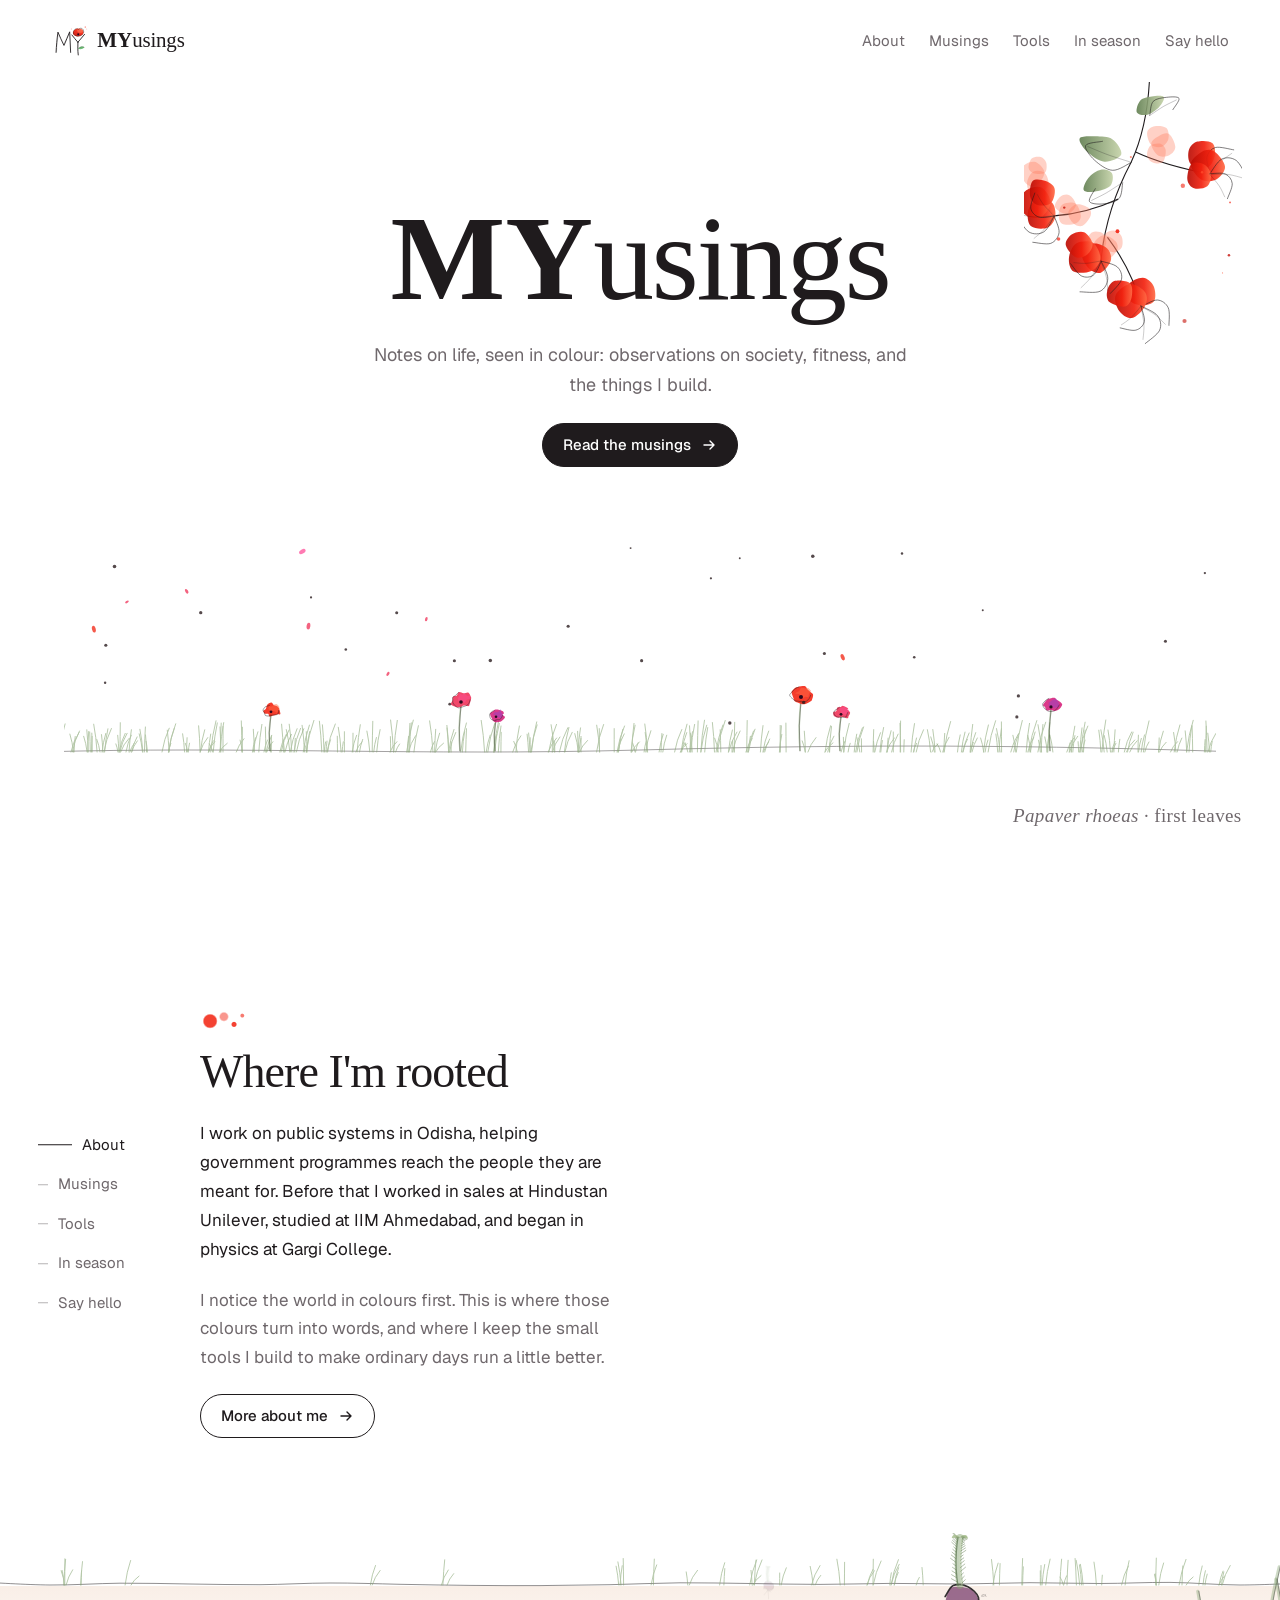
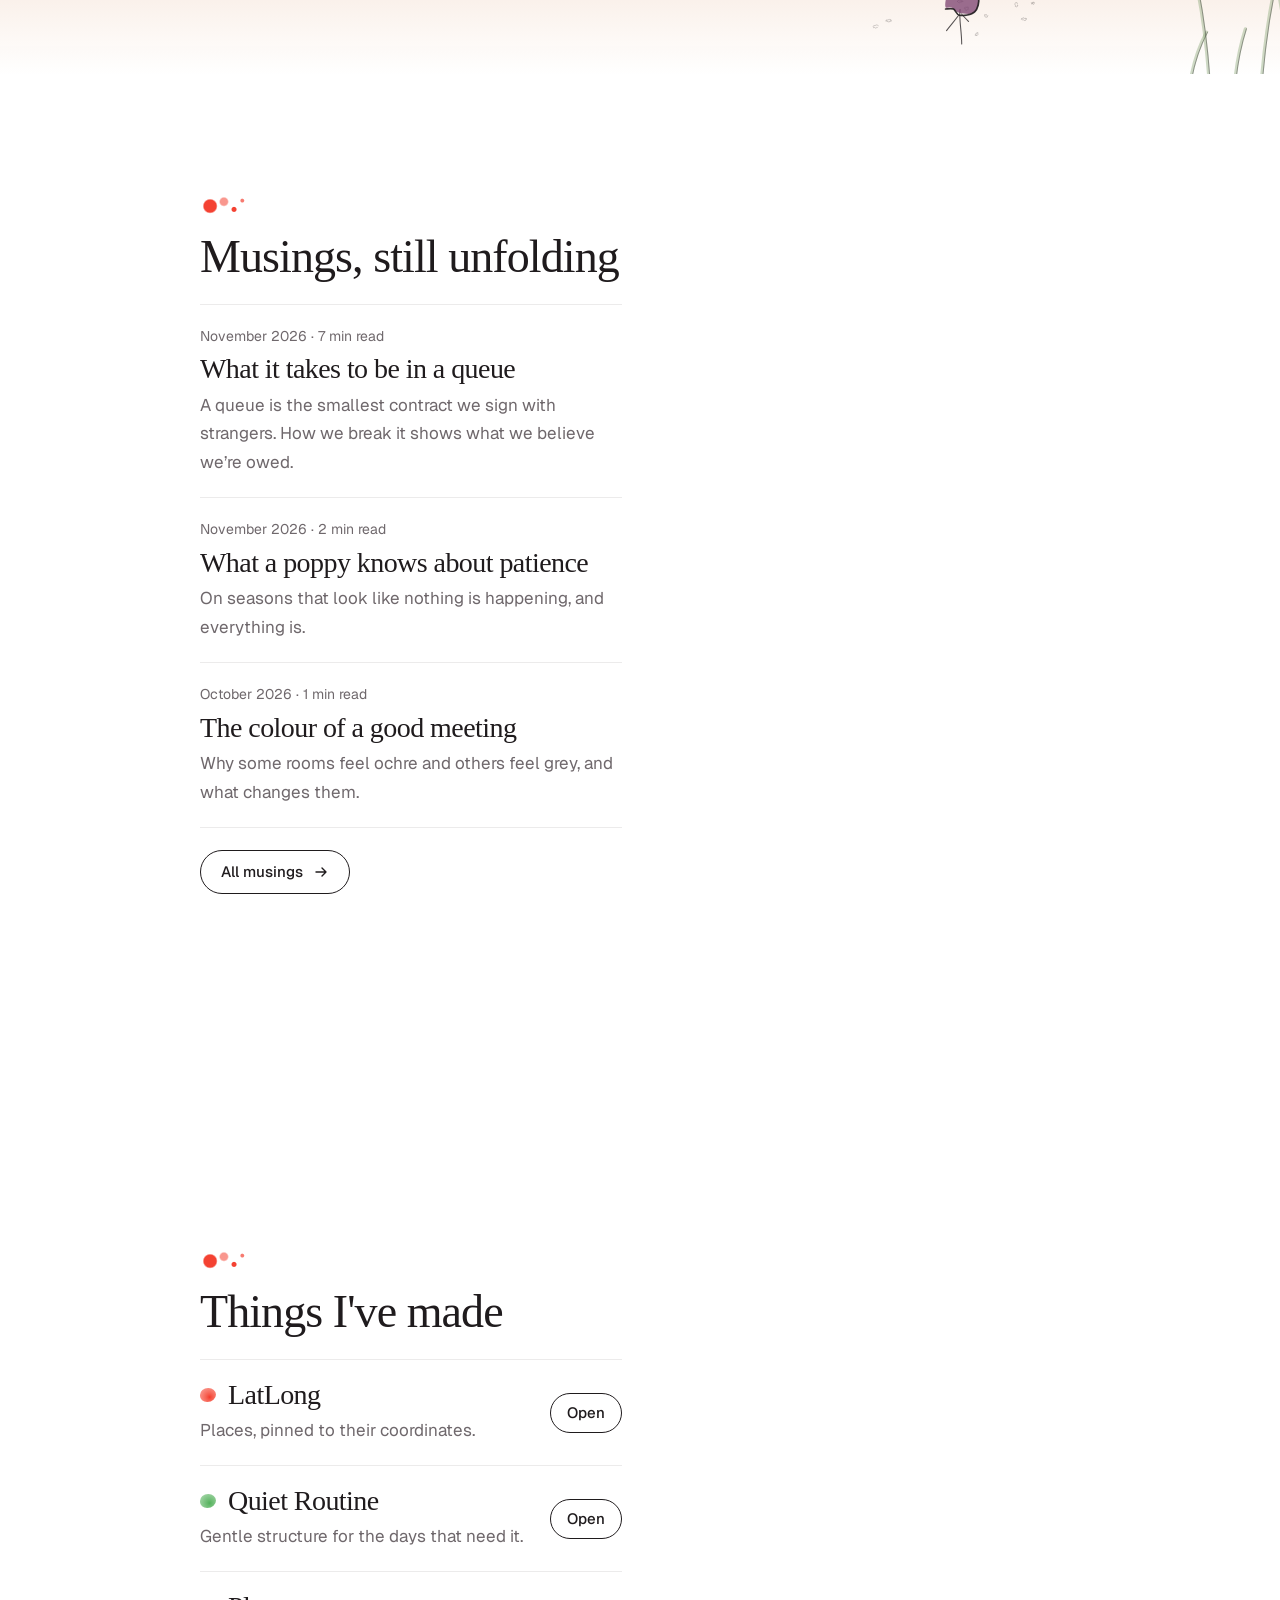
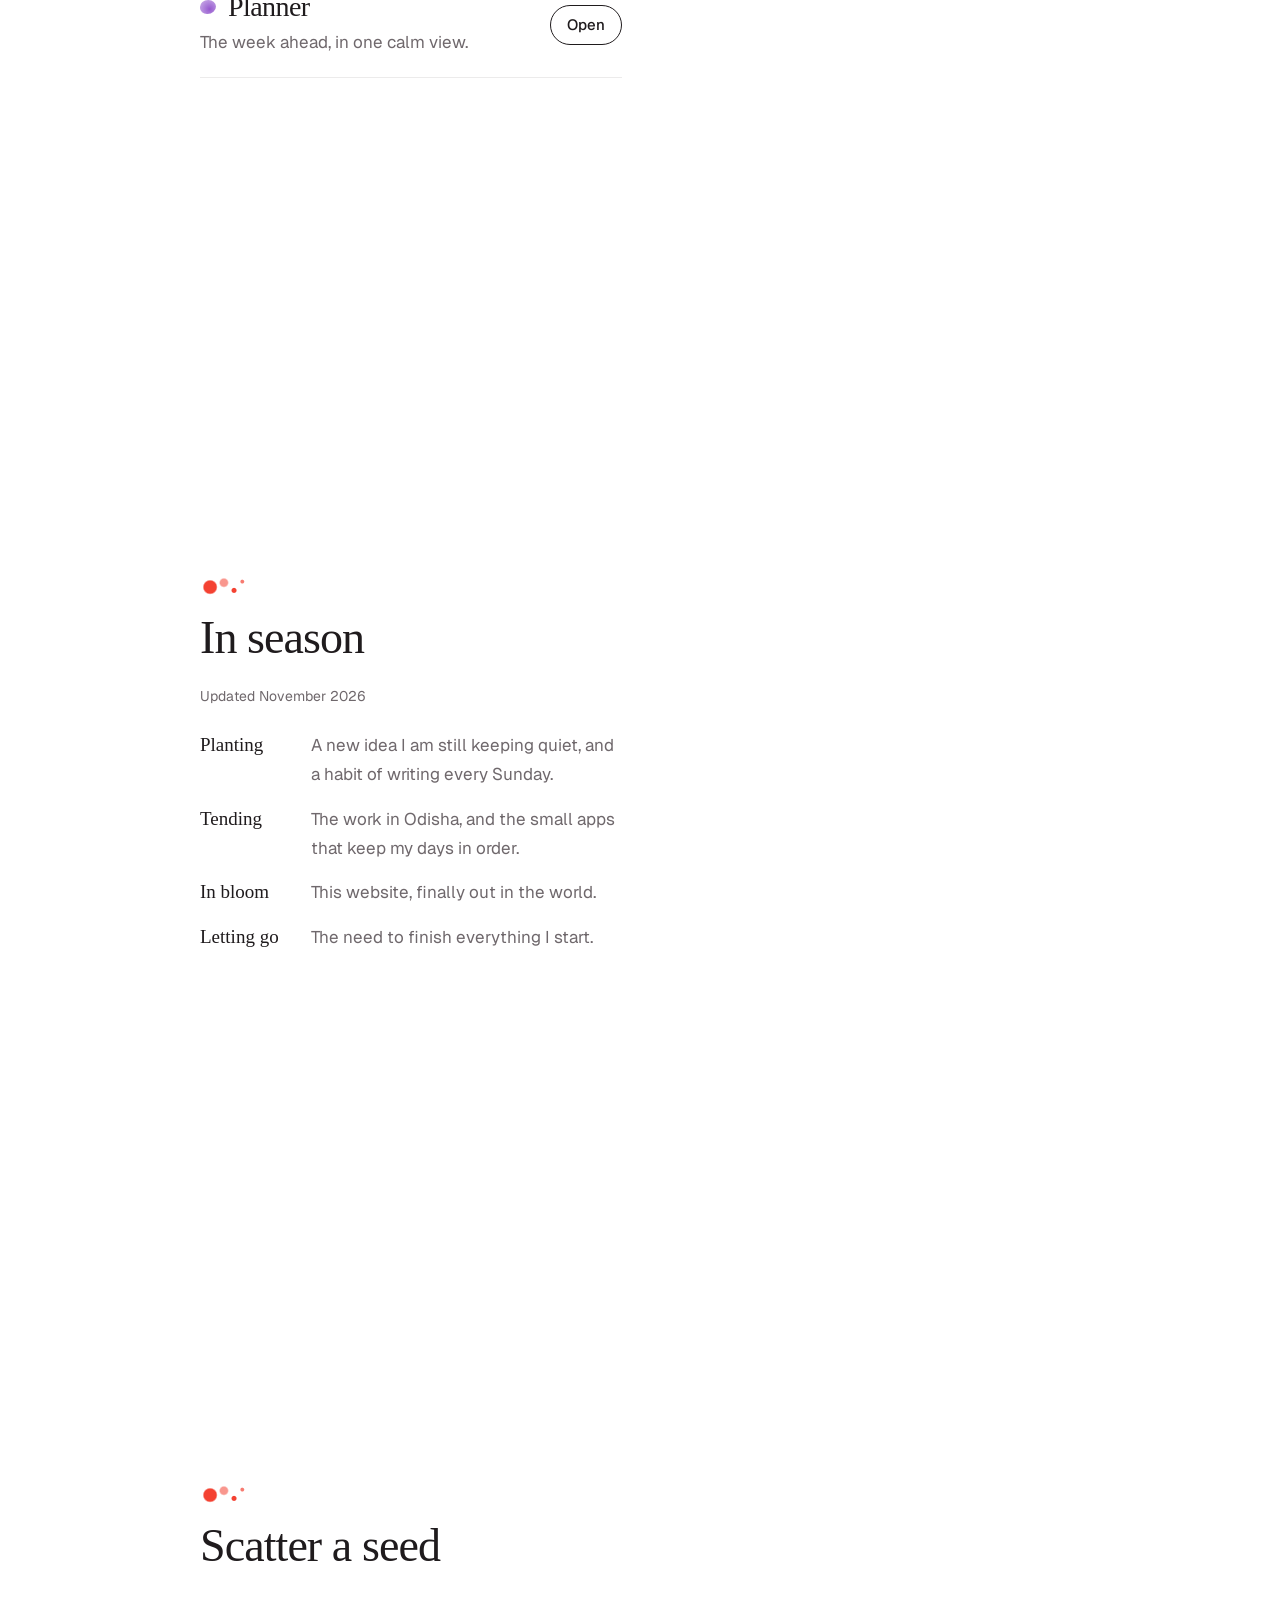
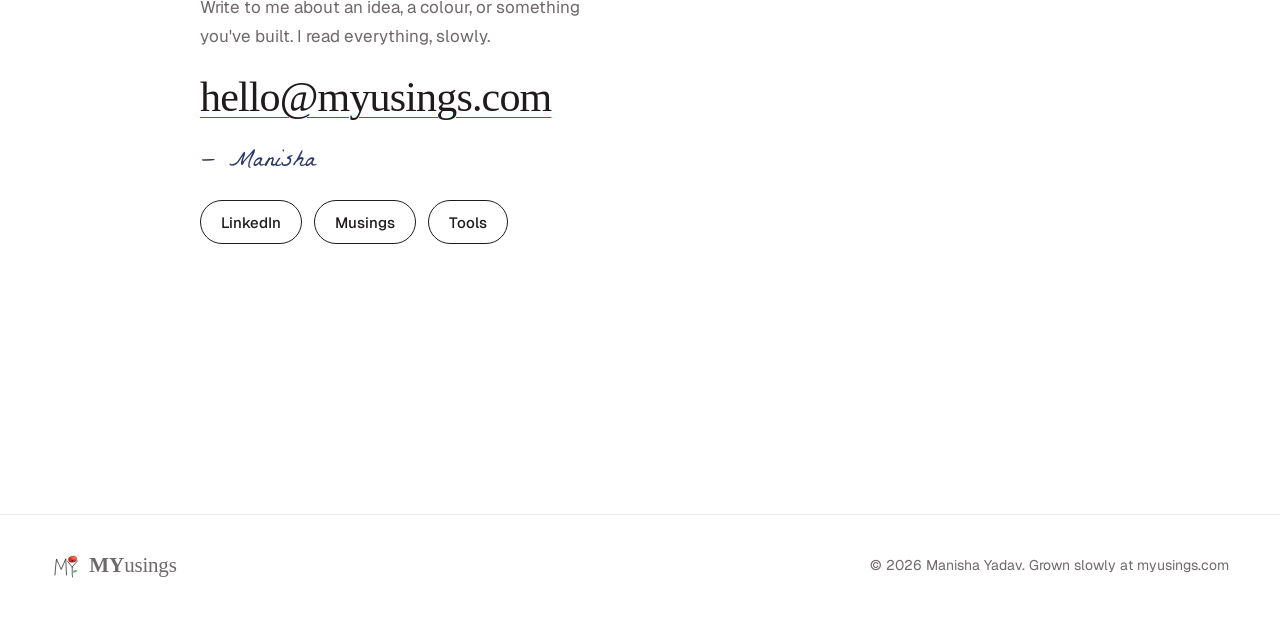
==== index.html @ 8f31bbfc "Add MYusings site pages" ====
<!DOCTYPE html>
<html lang="en">
<head>
<meta charset="utf-8">
<meta name="viewport" content="width=device-width, initial-scale=1">
<title>MYusings</title>
<link rel="icon" href="data:image/svg+xml,%3Csvg xmlns='http://www.w3.org/2000/svg' viewBox='0 0 120 120'%3E%3Cellipse cx='86' cy='33' rx='18' ry='13' fill='%23f2210f'/%3E%3Cpath d='M16 96C17 76 19 52 22 32C28 46 34 60 41 74C47 60 53 46 59 31C60 52 61 74 62 96M66 40L85 64M106 38L85 64M85 64C85 76 84 88 86 104' fill='none' stroke='%231f1b1d' stroke-width='7' stroke-linecap='round' stroke-linejoin='round'/%3E%3C/svg%3E">
<link rel="preconnect" href="https://fonts.googleapis.com">
<link rel="preconnect" href="https://fonts.gstatic.com" crossorigin>
<link rel="stylesheet" href="fonts.css">
<link href="https://fonts.googleapis.com/css2?family=Geist:wght@400;500&family=La+Belle+Aurore&display=swap" rel="stylesheet">
<style>
/* VOICE hushed and personal, an ink-and-watercolour sketchbook on white paper
   IDEA one meadow seen in depth: the words stand in the field, between a far row of poppies and grass close to the eye
   PICTURE a large ink-and-wash poppy that grows sprout, bud, bloom, petal fall, seed pod as you read, with distant poppies behind the text and grass in front
   COLOUR pure white, near-black ink, poppy pink-red with violet heart, scarlet for the brand, leaf green
   TYPE 'Cormorant Garamond' for display (MY heavier than usings) + Geist for text
   LAYOUT desktop: three depth layers (far meadow, text, near poppy and grass) moving at different rates with the cursor; phone: poppy pinned on top, text beneath */
:root{color-scheme:light;--paper:#fff;--ink:#1f1b1d;--soft:#6f686c;--hair:#ecebeb;--scarlet:#f2210f;--pink:#ff4f9a;--violet:#8b45c9;--leaf:#3faa4a}
*{box-sizing:border-box;min-width:0}
html{scroll-padding-top:24px}
body{margin:0;background:var(--paper);color:var(--ink);font:17px/1.7 Geist,system-ui,sans-serif;overflow-x:clip}
a{color:inherit}
a:focus-visible{outline:2px solid var(--scarlet);outline-offset:3px;border-radius:4px}
svg{overflow:hidden}
h1,h2,h3{font-family:'Cormorant Garamond',Georgia,serif;font-weight:400;letter-spacing:-.02em;line-height:1.08;margin:0;text-wrap:balance}
.wm{font:400 21px/1 'Cormorant Garamond',Georgia,serif;letter-spacing:-.01em}
.wm b,.hero h1 b{font-weight:560;letter-spacing:0}
.top{display:flex;flex-wrap:wrap;gap:10px 28px;align-items:center;justify-content:space-between;padding:18px max(4vw,16px);position:relative;z-index:3}
.mark{display:flex;gap:8px;align-items:center;text-decoration:none}
.mark svg{width:38px;height:38px}
.top nav{display:flex;flex-wrap:wrap;gap:4px 24px;align-items:center;font-size:15px}
.top nav a{text-decoration:none;padding:10px 0;color:var(--soft)}
.top nav a:hover{color:var(--ink)}
.pill{display:inline-flex;gap:10px;align-items:center;min-height:44px;padding:0 20px;border-radius:999px;font-size:15px;font-weight:500;text-decoration:none;border:1px solid var(--ink);background:#fff}
.pill.dark{background:var(--ink);color:#fff}
.pill:hover{border-color:var(--scarlet)}
.pill svg{width:16px;height:16px}
.top nav .pill{color:#fff;padding:0 18px}
.hero{position:relative;text-align:center;padding:clamp(64px,13vh,150px) max(5vw,16px) 0;display:grid;justify-items:center;gap:22px}
.hero h1{font-size:clamp(60px,9.5vw,128px);line-height:.98;font-weight:330}
.hero p{margin:0;max-width:31em;color:var(--soft);font-size:18px}
.hero .note{font-size:14px}
.sprig{position:absolute;top:0;right:max(3vw,12px);width:clamp(150px,17vw,240px);height:auto;pointer-events:none}
.meadow{position:relative;width:100%;height:240px;margin-top:clamp(20px,5vh,60px)}
.meadow svg,.meadow canvas{position:absolute;left:0;bottom:0;width:100%;display:block;pointer-events:none}
.meadow svg{height:200px}
.meadow canvas{height:100%}
.sw{transform-box:fill-box;transform-origin:50% 100%;animation:sway 6s ease-in-out infinite}
@keyframes sway{0%,100%{transform:rotate(-2.5deg)}50%{transform:rotate(4deg)}}
#swayg{transform-box:view-box;transform-origin:200px 540px;animation:psway 8s ease-in-out infinite}
@keyframes psway{0%,100%{transform:rotate(-1deg)}50%{transform:rotate(1.4deg)}}
@media(prefers-reduced-motion:reduce){.sw,#swayg{animation:none}}
.story{position:relative}
.ch{position:relative;z-index:1;padding:clamp(56px,10vw,140px) max(5vw,16px);display:flex;flex-direction:column;justify-content:center;gap:22px}
.ch>*{max-width:500px}
.ch h2{font-size:clamp(34px,3.6vw,46px)}
.ch h2::before{content:"";display:block;width:46px;height:22px;margin-bottom:16px;background:radial-gradient(circle at 22% 55%,var(--scarlet) 0 6px,transparent 7.5px),radial-gradient(circle at 52% 35%,color-mix(in srgb,var(--scarlet) 55%,#fff) 0 3.5px,transparent 5px),radial-gradient(circle at 74% 70%,var(--scarlet) 0 2px,transparent 3px),radial-gradient(circle at 92% 30%,color-mix(in srgb,var(--scarlet) 70%,#fff) 0 1.4px,transparent 2.4px);opacity:.85}
.ch p{margin:0}
.quiet{color:var(--soft)}
.rows{list-style:none;margin:0;padding:0;border-top:1px solid var(--hair)}
.rows li{padding:20px 0;border-bottom:1px solid var(--hair);display:grid;gap:6px}
.when{font-size:14px;color:var(--soft);white-space:nowrap}
.rows h3{font-size:28px;font-weight:500}
.rows h3 a{text-decoration:none}
.rows h3 a:hover{color:var(--violet)}
.rows p{color:var(--soft)}
.tool{grid-template-columns:minmax(0,1fr) auto;align-items:center;column-gap:24px}
.tool h3{display:flex;gap:12px;align-items:center}
.tool h3 i{width:16px;height:14px;border-radius:52% 48% 55% 45%;flex:none;background:radial-gradient(circle at 60% 65%,var(--c),color-mix(in srgb,var(--c) 45%,#fff));opacity:.9}
.tool .pill{grid-row:1 / span 2;grid-column:2;min-height:40px;padding:0 16px}
.now{display:grid;grid-template-columns:max-content minmax(0,1fr);gap:16px 32px;margin:0}
.now dt{font:400 19px/1.5 'Cormorant Garamond',Georgia,serif;white-space:nowrap}
.now dd{margin:0;color:var(--soft)}
.mail{font:400 clamp(28px,3.4vw,42px)/1.15 'Cormorant Garamond',Georgia,serif;letter-spacing:-.02em;overflow-wrap:anywhere}
.mail a{text-decoration-color:var(--scarlet);text-decoration-thickness:1px;text-underline-offset:6px}
.links{display:flex;flex-wrap:wrap;gap:12px}
.front{position:sticky;top:0;height:46svh;z-index:2;background:#fff;border-bottom:1px solid var(--hair);overflow:hidden}
.back{display:none}
.scene{display:contents}
.mid{position:absolute;inset:0;will-change:transform}
#ground,#far,#near{position:absolute;inset:0;width:100%;height:100%}
#art{position:absolute;left:0;top:0;width:100%;height:100%}
#near,.index{display:none}
.cap{position:absolute;left:max(4vw,16px);top:12px;margin:0;font:400 18px/1.3 'Cormorant Garamond',Georgia,serif;letter-spacing:.02em;color:var(--soft)}
.sign{font:400 26px/1.2 'La Belle Aurore',cursive;color:#2c3a6b;margin-top:4px!important}
footer{position:relative;z-index:3;background:#fff;display:flex;flex-wrap:wrap;gap:16px 24px;align-items:center;justify-content:space-between;padding:36px max(4vw,16px) 44px;font-size:14px;color:var(--soft);border-top:1px solid var(--hair)}
footer .mark svg{width:30px;height:30px}
@media(max-width:699px){.ch{min-height:70svh}}
@media(max-width:999px){.now{grid-template-columns:minmax(0,1fr);gap:2px}.now dd{margin-bottom:14px}.sprig{display:none}}
@media(max-width:600px){.tool{grid-template-columns:minmax(0,1fr)}.tool .pill{grid-row:auto;grid-column:auto;justify-self:start;margin-top:6px}.top{padding-bottom:6px}.top nav{width:100%;gap:2px 18px;font-size:14px}.top nav a{padding:8px 0}}
@media(min-width:700px){
.scene{display:block;position:absolute;inset:0;pointer-events:none}
.scene.b{z-index:0}
.scene.f{z-index:2}
.back,.front{display:block;position:sticky;top:0;height:100vh;background:none;border:0}
.back{z-index:0;overflow:hidden}
.front{pointer-events:none}
#art{left:50%;width:50%}
#near{display:block}
.ch{margin-left:190px;width:min(500px,calc(56vw - 214px));min-height:100vh;padding:120px 0}
#art{left:56%;width:44%}
.index{display:block;position:absolute;left:max(3vw,24px);top:50%;transform:translateY(-50%);pointer-events:auto}
.index a{display:flex;gap:10px;align-items:center;padding:7px 0;font-size:14px;color:var(--soft);text-decoration:none}
.index a::before{content:"";height:1px;width:10px;background:currentColor;flex:none;opacity:.5;transition:width .35s ease,opacity .35s ease}
.index a:hover::before{width:22px;opacity:1}
.index a.on{color:var(--ink)}
.index a.on::before{width:22px;opacity:1;background:var(--ink)}
.cap{left:auto;right:max(3vw,24px);top:30px;font-size:19px}}
@media(min-width:1100px){.ch{margin-left:clamp(200px,15vw,250px);width:min(500px,33vw)}#art{left:50%;width:50%}.index a{font-size:15px}.index a.on::before{width:34px}}
</style>
</head>
<body>
<svg width="0" height="0" style="position:absolute" aria-hidden="true">
  <defs>
    <linearGradient id="sc" x1="0" y1="1" x2="1" y2="0"><stop offset="0" stop-color="#b80d05"/><stop offset=".55" stop-color="#f2210f"/><stop offset="1" stop-color="#ff6a45"/></linearGradient>
    <symbol id="logo" viewBox="0 0 120 120">
      <ellipse cx="86" cy="33" rx="17" ry="12.5" fill="url(#sc)" opacity=".92" transform="rotate(-8 86 33)"/>
      <ellipse cx="92" cy="28" rx="9" ry="6.5" fill="#ff7a5c" opacity=".55"/>
      <path d="M71 37C68 23 82 17 87 24C93 15 106 21 103 34M75 41C82 47 95 46 101 38" fill="none" stroke="#1f1b1d" stroke-width="1.2" stroke-linecap="round"/>
      <circle cx="86" cy="39" r="3.3" fill="#2a0a1f"/>
      <path d="M16 96C17 76 19 52 22 32C28 46 34 60 41 74C47 60 53 46 59 31C60 52 61 74 62 96" fill="none" stroke="#1f1b1d" stroke-width="2.8" stroke-linecap="round" stroke-linejoin="round"/>
      <path d="M17.5 93C18.5 74 20.5 54 23.5 36M40 70C46 58 52 46 57.5 35" fill="none" stroke="#1f1b1d" stroke-width=".9" opacity=".45" stroke-linecap="round"/>
      <path d="M66 41C72 49 78 56 85 64M106 39C99 47 92 56 85 64M85 64C85 76 84 88 86 104" fill="none" stroke="#1f1b1d" stroke-width="2.8" stroke-linecap="round"/>
      <path d="M86 84C92 76 102 76 106 80C100 86 92 88 86 84Z" fill="#3faa4a" opacity=".75"/>
      <path d="M86 84C93 77 101 77 105 80" fill="none" stroke="#1f1b1d" stroke-width=".8"/>
      <circle cx="108" cy="16" r="1.7" fill="#f2210f"/><circle cx="113" cy="22" r="1" fill="#f2210f"/><circle cx="64" cy="22" r="1.3" fill="#f2210f" opacity=".7"/>
    </symbol>
  </defs>
</svg>

<header class="top">
  <a class="mark" href="#top" aria-label="MYusings home"><svg aria-hidden="true"><use href="#logo"/></svg><span class="wm"><b>MY</b>usings</span></a>
  <nav aria-label="Sections"><a href="about.html">About</a><a href="musings.html">Musings</a><a href="tools.html">Tools</a><a href="inseason.html">In season</a><a href="hello.html">Say hello</a></nav>
</header>

<section class="hero" id="top">
  <svg class="sprig" id="sprig" viewBox="0 0 260 330" aria-hidden="true"></svg>
  <h1><b>MY</b>usings</h1>
  <p>Notes on life, seen in colour: observations on society, fitness, and the things I build.</p>
  <a class="pill dark" href="musings.html">Read the musings <svg viewBox="0 0 16 16" aria-hidden="true"><path d="M3 8h10M9 4l4 4-4 4" fill="none" stroke="currentColor" stroke-width="1.4" stroke-linecap="round" stroke-linejoin="round"/></svg></a>
  <div class="meadow"><svg id="horizon" viewBox="0 0 1200 200" preserveAspectRatio="xMidYMax slice" aria-hidden="true"></svg><canvas id="wind" aria-hidden="true"></canvas></div>
</section>

<main class="story">
  <div class="scene b"><div class="back" aria-hidden="true"><svg id="far"></svg></div></div>
  <div class="scene f"><div class="front">
    <div class="mid" id="mid">
      <svg id="ground" aria-hidden="true"></svg>
      <svg id="art" viewBox="0 0 400 600" preserveAspectRatio="xMidYMax meet" role="img" aria-label="An ink and watercolour poppy that grows from seed to seed pod as the page scrolls">
        <defs>
          <radialGradient id="pg" gradientUnits="userSpaceOnUse" cx="0" cy="0" r="120"><stop offset="0" stop-color="#2a0806"/><stop offset=".15" stop-color="#b8241a"/><stop offset=".42" stop-color="#e8402a"/><stop offset=".78" stop-color="#f47a5e"/><stop offset="1" stop-color="#fbd3c6"/></radialGradient>
          <radialGradient id="bl"><stop offset="0" stop-color="#140808" stop-opacity=".95"/><stop offset=".6" stop-color="#3a0c08" stop-opacity=".45"/><stop offset="1" stop-color="#3a0c08" stop-opacity="0"/></radialGradient>
          <radialGradient id="cupg"><stop offset="0" stop-color="#a81c0e" stop-opacity=".9"/><stop offset=".35" stop-color="#e2452c" stop-opacity=".7"/><stop offset=".75" stop-color="#f58a6a" stop-opacity=".5"/><stop offset="1" stop-color="#f9b29c" stop-opacity="0"/></radialGradient>
          <linearGradient id="lg" x1="0" x2="1"><stop offset="0" stop-color="#5f7d4e"/><stop offset=".6" stop-color="#8fae7a"/><stop offset="1" stop-color="#c3d1a6"/></linearGradient>
        </defs>
        <g id="swayg"><g id="plant">
          <g id="roots" fill="none" stroke="#1f1b1d" stroke-width=".7" stroke-linecap="round" opacity=".75">
            <path pathLength="1" d="M200 557C199 567 203 576 200 594"/>
            <path pathLength="1" d="M199 561C193 569 187 574 183 587"/>
            <path pathLength="1" d="M201 560C207 567 214 571 219 585"/>
          </g>
          <g id="seedg" transform="translate(200 552) scale(1.5)"></g>
          <g id="sides"></g>
          <g id="leaves"></g>
          <path id="stemw" fill="none" stroke="#8aa877" stroke-width="4.6" stroke-linecap="round" opacity=".5"/>
          <path id="stem1" fill="none" stroke="#56704a" stroke-width=".8" stroke-linecap="round" opacity=".7"/>
          <path id="stem2" fill="none" stroke="#dbe5c8" stroke-width=".6" stroke-linecap="round" opacity=".5"/>
          <path id="stemhair" fill="none" stroke="#5f7a4e" stroke-width=".45" stroke-linecap="round" opacity=".7"/>
          <g id="coty"></g>
          <g id="head"><g id="drops"></g><g id="petals"></g><g id="stam"></g><g id="pod"></g><g id="petalsF"></g><g id="bud"></g></g>
          <g id="fly" fill="#1f1b1d"></g>
        </g></g>
      </svg>
    </div>
    <svg id="near" aria-hidden="true"></svg>
    <nav class="index" aria-label="On this page" id="index"><a href="#about">About</a><a href="#musings">Musings</a><a href="#tools">Tools</a><a href="#now">In season</a><a href="#hello">Say hello</a></nav>
    <p class="cap" id="cap"><i>Papaver rhoeas</i> · first leaves</p>
  </div></div>

  <section class="ch" id="about" style="--a:#3faa4a">
    <h2>Where I'm rooted</h2>
    <p>I work on public systems in Odisha, helping government programmes reach the people they are meant for. Before that I worked in sales at Hindustan Unilever, studied at IIM Ahmedabad, and began in physics at Gargi College.</p>
    <p class="quiet">I notice the world in colours first. This is where those colours turn into words, and where I keep the small tools I build to make ordinary days run a little better.</p>
    <p><a class="pill" href="about.html">More about me <svg viewBox="0 0 16 16" aria-hidden="true"><path d="M3 8h10M9 4l4 4-4 4" fill="none" stroke="currentColor" stroke-width="1.4" stroke-linecap="round" stroke-linejoin="round"/></svg></a></p>
  </section>

  <section class="ch" id="musings" style="--a:#8b45c9">
    <h2>Musings, still unfolding</h2>
    <ol class="rows" id="latest"></ol>
    <p><a class="pill" href="musings.html">All musings <svg viewBox="0 0 16 16" aria-hidden="true"><path d="M3 8h10M9 4l4 4-4 4" fill="none" stroke="currentColor" stroke-width="1.4" stroke-linecap="round" stroke-linejoin="round"/></svg></a></p>
  </section>

  <section class="ch" id="tools" style="--a:#ff4f9a">
    <h2>Things I've made</h2>
    <ul class="rows">
      <li class="tool" style="--c:#f2210f"><h3><i></i>LatLong</h3><p>Places, pinned to their coordinates.</p><a class="pill" href="tools/latlong.html">Open</a></li>
      <li class="tool" style="--c:#3faa4a"><h3><i></i>Quiet Routine</h3><p>Gentle structure for the days that need it.</p><a class="pill" href="tools/quiet-routine/index.html">Open</a></li>
      <li class="tool" style="--c:#8b45c9"><h3><i></i>Planner</h3><p>The week ahead, in one calm view.</p><a class="pill" href="tools/planner.html">Open</a></li>
    </ul>
  </section>

  <section class="ch" id="now" style="--a:#d61f7a">
    <h2>In season</h2>
    <p class="when">Updated November 2026</p>
    <dl class="now">
      <dt>Planting</dt><dd>A new idea I am still keeping quiet, and a habit of writing every Sunday.</dd>
      <dt>Tending</dt><dd>The work in Odisha, and the small apps that keep my days in order.</dd>
      <dt>In bloom</dt><dd>This website, finally out in the world.</dd>
      <dt>Letting go</dt><dd>The need to finish everything I start.</dd>
    </dl>
  </section>

  <section class="ch" id="hello" style="--a:#f2210f">
    <h2>Scatter a seed</h2>
    <p class="quiet">Write to me about an idea, a colour, or something you've built. I read everything, slowly.</p>
    <p class="mail"><a href="mailto:hello@myusings.com">hello@myusings.com</a></p>
    <p class="sign">— Manisha</p>
    <p class="links"><a class="pill" href="https://www.linkedin.com/">LinkedIn</a><a class="pill" href="musings.html">Musings</a><a class="pill" href="#tools">Tools</a></p>
  </section>
</main>

<footer><a class="mark" href="#top" aria-label="MYusings home"><svg aria-hidden="true"><use href="#logo"/></svg><span class="wm"><b>MY</b>usings</span></a><span>© 2026 Manisha Yadav. Grown slowly at myusings.com</span></footer>

<script src="posts.js"></script>
<script src="paint.js"></script>
<script>
{
const $=id=>document.getElementById(id);

{const L=$('latest');(window.POSTS||[]).slice(0,3).forEach(p=>{const li=document.createElement('li'),w=document.createElement('span'),h=document.createElement('h3'),a=document.createElement('a'),e=document.createElement('p');w.className='when';w.textContent=p.date+' · '+p.mins+' min read';a.href='post.html#'+p.slug;a.textContent=p.title;h.append(a);e.textContent=p.excerpt;li.append(w,h,e);L.append(li)})}
const NS='http://www.w3.org/2000/svg';
let sv=23;
const rnd=()=>(sv=sv*16807%2147483647)/2147483647;
const f1=n=>(+n).toFixed(1);
const ease=x=>x<=0?0:x>=1?1:x*x*(3-2*x);
const ramp=(u,a,b)=>ease((u-a)/(b-a));
const lerp=(a,b,t)=>a+(b-a)*t;
const kf=(u,v)=>{const i=Math.min(Math.floor(u),v.length-2);return lerp(v[i],v[i+1],ease(u-i))};
const hx=h=>[1,3,5].map(i=>parseInt(h.slice(i,i+2),16));
const mix=(a,b,t)=>{const A=hx(a),B=hx(b);return 'rgb('+A.map((x,i)=>Math.round(x+(B[i]-x)*t)).join(',')+')'};
const cr=(p,open)=>{const n=p.length;let d='M'+f1(p[0][0])+','+f1(p[0][1]);const L=open?n-1:n;for(let i=0;i<L;i++){const a=p[open?Math.max(i-1,0):(i-1+n)%n],b=p[i],c=p[(i+1)%n],e=p[open?Math.min(i+2,n-1):(i+2)%n];d+='C'+f1(b[0]+(c[0]-a[0])/6)+','+f1(b[1]+(c[1]-a[1])/6)+' '+f1(c[0]-(e[0]-b[0])/6)+','+f1(c[1]-(e[1]-b[1])/6)+' '+f1(c[0])+','+f1(c[1])}return d+(open?'':'Z')};
const jit=(p,j)=>p.map(([x,y])=>[x+(rnd()-.5)*j,y+(rnd()-.5)*j]);
const ell=(cx,cy,rx,ry,j)=>{const p=[];for(let i=0;i<14;i++){const a=i/14*Math.PI*2,k=1+(rnd()-.5)*j;p.push([cx+Math.cos(a)*rx*k,cy+Math.sin(a)*ry*k])}return p};
const INK='stroke="#1f1b1d" fill="none" stroke-linecap="round" stroke-linejoin="round"';
const wash=(p,fill,op,s=.9,dx=0,dy=0)=>'<path d="'+cr(jit(p.map(([x,y])=>[x*s+dx,y*s+dy]),2.5))+'" fill="'+fill+'" opacity="'+op+'"/>';
const line=(p,w=.75,op=.9,cut=2)=>{const q=jit(p,1.1);return '<path d="'+cr(q.slice(0,q.length-cut),true)+'" '+INK+' stroke-width="'+w+'" opacity="'+op+'"/>'};
const wc=(p,fill,op,o={})=>wash(p,fill,op,o.s||.9,o.dx||0,o.dy||0)+(o.second?wash(p,o.second,o.sop||.3,.68,o.sdx||0,o.sdy||0):'')+line(o.ls?p.map(([x,y])=>[x*o.ls,y*o.ls]):p,o.w,o.lop,o.cut);
const rot=(p,deg)=>{const a=deg*Math.PI/180,c=Math.cos(a),s=Math.sin(a);return p.map(([x,y])=>[x*c-y*s,x*s+y*c])};
const mv=(p,dx,dy)=>p.map(([x,y])=>[x+dx,y+dy]);
const dots=(n,cx,cy,rx,ry,cols,rmax)=>{let h='';for(let i=0;i<n;i++){const a=rnd()*Math.PI*2,r=Math.sqrt(rnd());h+='<circle cx="'+f1(cx+Math.cos(a)*rx*r)+'" cy="'+f1(cy+Math.sin(a)*ry*r)+'" r="'+f1(.6+rnd()*rmax)+'" fill="'+cols[i%cols.length]+'" opacity="'+f1(.45+rnd()*.45)+'"/>'}return h};
const blade=(x,y,h,lean)=>'M'+f1(x)+','+f1(y)+'q'+f1(lean*.3)+','+f1(-h*.55)+' '+f1(lean)+','+f1(-h);
const calm=matchMedia('(prefers-reduced-motion: reduce)');

/* ---------- the poppy ---------- */
const petalPts=(R,sp)=>{const p=[[-5,-2]];const s=Math.sin(sp*.85),c=Math.cos(sp*.85);p.push([-R*.42*s,-R*.42*c]);const N=12;for(let k=0;k<=N;k++){const th=-sp+2*sp*k/N;const r=R*(.8+.2*Math.sin(Math.PI*k/N))*(1+(rnd()-.5)*.12);p.push([r*Math.sin(th),-r*Math.cos(th)])}p.push([R*.42*s,-R*.42*c]);p.push([5,-2]);return p};
const PET=[{bx:-5,by:-18,rot:-31,sx:1,sy:.95,R:104,dx:-50,fr:-95,dl:2},{bx:5,by:-18,rot:29,sx:1.02,sy:.97,R:108,dx:62,fr:100,dl:3},{bx:-4,by:-15,rot:-156,sx:1.15,sy:.42,R:100,dx:-104,fr:-178,dl:0,front:1},{bx:4,by:-15,rot:154,sx:1.15,sy:.42,R:102,dx:100,fr:178,dl:1,front:1}];
/* a ruffled petal outline: many points, uneven radius, a few small notches like torn tissue */
const ruffle=(R,sp)=>{const side=sg=>[[.2,.55],[.42,.8],[.63,.93]].map(([r,f])=>[sg*R*r*Math.sin(sp*f),-R*r*Math.cos(sp*f)]);const p=[[-10,-2],...side(-1)];const N=30,ph=rnd()*6;for(let k=0;k<=N;k++){const th=-sp+2*sp*k/N;let r=R*(.8+.2*Math.sin(Math.PI*k/N))*(1+.022*Math.sin(k*1.9+ph)+(rnd()-.5)*.028);if(rnd()<.05)r*=.965;p.push([r*Math.sin(th),-r*Math.cos(th)])}p.push(...side(1).reverse(),[10,-2]);return p};
const PPTS=[];
{const mk=(p,i)=>{const pts=ruffle(p.R,.98);PPTS.push(pts);return '<g class="pt" data-i="'+i+'"><g class="w">'+wash(pts,'url(#pg)','.6',1,2,-2)+'<ellipse cx="0" cy="-20" rx="13" ry="17" fill="url(#bl)"/></g></g>'};
 const html=PET.map(mk);$('petals').innerHTML=PET.map((p,i)=>p.front?'':html[i]).join('');$('petalsF').innerHTML=PET.map((p,i)=>p.front?html[i]:'').join('')}
const pts=PET.map((p,i)=>document.querySelector('#head .pt[data-i="'+i+'"]'));
$('drops').innerHTML=dots(6,0,-40,170,130,['#e8402a','#f47a5e','#c4281c'],2.6);
let st='';for(let i=0;i<70;i++){const a=i/70*6.283+rnd()*.1,r0=5+rnd()*3,r=14+rnd()*12,x=Math.cos(a)*r,y=-13+Math.sin(a)*r*.42-3-rnd()*4;st+='<path d="M'+f1(Math.cos(a)*r0)+','+f1(-13+Math.sin(a)*r0*.42)+'Q'+f1(Math.cos(a)*(r0+r)*.5+(rnd()-.5)*3)+','+f1(-15+Math.sin(a)*(r0+r)*.2)+' '+f1(x)+','+f1(y)+'" stroke="#140a08" stroke-width=".55" fill="none" opacity=".8"/><ellipse cx="'+f1(x)+'" cy="'+f1(y)+'" rx="1.9" ry="1.1" transform="rotate('+f1(a*57.3)+' '+f1(x)+' '+f1(y)+')" fill="#0e0606"/>';if(i%3===0)st+='<circle cx="'+f1(x+(rnd()-.5)*5)+'" cy="'+f1(y+(rnd()-.5)*3)+'" r=".55" fill="#2a1a14" opacity=".75"/>'}
st='<ellipse cx="0" cy="-14" rx="21" ry="9" fill="#140808" opacity=".6"/>'+st;
{let pr='';for(let i=0;i<150;i++){const a=rnd()*6.283,r=10+rnd()*14;pr+='<circle cx="'+f1(Math.cos(a)*r)+'" cy="'+f1(-14+Math.sin(a)*r*.42)+'" r="'+f1(.45+rnd()*.7)+'" fill="'+(rnd()<.6?'#efe0ae':'#c9a453')+'" opacity="'+f1(.65+rnd()*.3)+'"/>'}st=st+pr}
$('stam').innerHTML=st;
let ph='';for(let i=-4;i<=4;i++)ph+='<path d="M'+f1(i*5)+',-3Q'+f1(i*7.4)+',-28 '+f1(i*4.6)+',-53"/>';
let rays='',rhi='';for(let i=0;i<10;i++){const a=i/10*Math.PI*2+.15,x=Math.cos(a)*19,y=-57+Math.sin(a)*4.6;rays+='<line x1="0" y1="-57" x2="'+f1(x)+'" y2="'+f1(y)+'"/>';rhi+='<line x1="'+f1(x*.2)+'" y1="'+f1(-57+(y+57)*.2-.6)+'" x2="'+f1(x*.85)+'" y2="'+f1(-57+(y+57)*.85-.6)+'"/>'}
const podP=ell(0,-28,24,28,.05);
$('pod').innerHTML='<path id="podw" d="'+cr(jit(podP.map(([x,y])=>[x*.92+2,y*.95]),2))+'" opacity=".85"/>'+wash(podP,'#56704a','.15',.6,4,-6)+'<ellipse cx="9" cy="-24" rx="9" ry="18" fill="#203d14" opacity=".18"/><ellipse cx="-8" cy="-35" rx="5" ry="13" fill="#fff" opacity=".3"/>'+'<g stroke="#56704a" fill="none" stroke-width=".55" opacity=".45">'+ph+'</g>'+wash(ell(0,-57,22,6,.08),'#2a2a1e','.7',.95)+'<g stroke="#140f0a" stroke-width="1.7" stroke-linecap="round" opacity=".8">'+rays+'</g><g stroke="#e8e0c8" stroke-width=".45" stroke-linecap="round" opacity=".55">'+rhi+'</g><circle cx="0" cy="-57.5" r="2.2" fill="#140f0a"/>';
const hairs=s=>{let h='';for(let i=0;i<9;i++){const t=.1+i*.1,y=-50*t,x=s*Math.sin(Math.PI*t)*15;h+='<line x1="'+f1(x)+'" y1="'+f1(y)+'" x2="'+f1(x+s*4)+'" y2="'+f1(y-2)+'"/>'}return h};
const BPTS=[];
$('bud').innerHTML=[-1,1].map(s=>{const p=[[0,0],[12*s,-8],[15*s,-26],[9*s,-44],[0,-52],[3*s,-30]];BPTS.push(p);return '<g class="half"><g class="w">'+wash(p,s<0?'#7f9c6a':'#9db487','.85',.9)+wash(p,'#e0321f','.3',.68,0,6)+'</g><g stroke="#56704a" fill="none" stroke-linecap="round" stroke-width=".45" opacity=".6">'+hairs(s)+'</g></g>'}).join('');
const leafPts=(L,W)=>{const up=[],lo=[];const n=9;for(let i=1;i<n;i++){const x=L*i/n,e=Math.sin(Math.PI*i/n)**.8*W;up.push([x,-e*(i%2?1:.55)]);lo.push([x+L*.03,e*(i%2?.6:1)])}return [[0,0],...up,[L,0],...lo.reverse()]};
/* a poppy leaf: a midrib with deep, toothed lobes that alternate and taper, bending a little under its own weight */
const featherLeaf=(L,W,bend)=>{const n=L>60?5:4,up=[[0,0],[L*.03,-W*.1]],lo=[],tips=[];const by=x=>bend*(x/L)**2*L*.16;
  for(let i=0;i<n;i++){const f=(i+.55)/(n+.1),x=L*(.06+f*.86),tp=Math.sin(Math.PI*Math.min(.97,(i+.8)/(n+.6)))**.65,w=W*tp*(.75+rnd()*.5),gap=L*.035;
    up.push([x-gap,-W*.2*tp],[x+L*.02,-w*.55],[x+L*.045,-w*.62],[x+L*.06,-w]);tips.push([x+L*.06,-w]);
    const x2=x+L/(2*n)*.9,w2=W*tp*(.7+rnd()*.5);lo.push([x2-gap,W*.2*tp],[x2+L*.02,w2*.55],[x2+L*.04,w2*.6],[x2+L*.06,w2]);tips.push([x2+L*.06,w2])}
  const p=[...up,[L,0],...lo.reverse(),[L*.02,W*.08]].map(([x,y])=>[x,y+by(x)]);return {p,tips:tips.map(([x,y])=>[x,y+by(x)]),mid:[[2,by(2)],[L*.5,by(L*.5)],[L-4,by(L-4)]]}};
/* two at the base (one drooping), four alternating up the stem, smaller as they climb */
const LV=[{ang:-150,L:96,W:20,bend:-1,a:.7,b:1.7},{t:.2,side:1,off:44,L:62,W:14,bend:1,a:1.3,b:2.2}];
const LPTS=[];
$('leaves').innerHTML=LV.map(l=>{const f=featherLeaf(l.L,l.W,l.bend);LPTS.push(f);return '<g class="lf"><g class="w">'+wash(f.p,'url(#lg)','.85',.95)+'</g></g>'}).join('');
$('coty').innerHTML=[-1,1].map(s=>'<g transform="rotate('+(s*28)+')">'+wash([[0,0],[s*8,-3],[s*17,-7],[s*10,-11],[s*3,-7]],'#a7bd8d','.85',1)+wash([[0,0],[s*8,-3],[s*17,-7],[s*10,-11],[s*3,-7]],'#6a8758','.35',.6)+'</g>').join('');
$('seedg').innerHTML=wc([[-7,-2],[-3,-7],[4,-7],[8,-2],[6,4],[0,6],[-3,3],[-6,3]],'#7a3f6e','.75',{cut:0});
const SIDES=[{d:'M199 540C195 470 172 402 156 356C151 342 144 338 138 344',x:138,y:346,r:205,a:1.75,b:2.6}];
$('sides').innerHTML=SIDES.map(s=>'<g class="side"><path d="'+s.d+'" pathLength="1" fill="none" stroke="#8aa877" stroke-width="3.3" opacity=".45" stroke-linecap="round"/><path d="'+s.d+'" pathLength="1" fill="none" stroke="#56704a" stroke-width=".7" opacity=".6"/><g class="sb">'+wash(ell(0,-14,9.5,14,.1),'#9db487','.85',1)+wash(ell(0,-14,9.5,14,.1),'#6a8758','.45',.75,1,2)+wash(ell(0,-14,9.5,14,.1),'#e0321f','.3',.5,0,4)+'</g></g>').join('');

/* ---------- deep watercolour: each petal, leaf and bud half is painted once, off screen, then swapped in ---------- */
const FX=(sd,g)=>'<filter id="wob" x="-20%" y="-20%" width="140%" height="140%"><feTurbulence type="fractalNoise" baseFrequency=".045" numOctaves="2" seed="'+sd+'"/><feDisplacementMap in="SourceGraphic" scale="5"/></filter><filter id="wb" x="-25%" y="-25%" width="150%" height="150%"><feTurbulence type="fractalNoise" baseFrequency=".05" numOctaves="2" seed="'+(sd+3)+'"/><feDisplacementMap in="SourceGraphic" scale="7"/><feGaussianBlur stdDeviation="3.2"/></filter><filter id="sf" x="-20%" y="-20%" width="140%" height="140%"><feGaussianBlur stdDeviation="1"/></filter><filter id="b2" x="-30%" y="-30%" width="160%" height="160%"><feGaussianBlur stdDeviation="2.2"/></filter><filter id="b6" x="-60%" y="-60%" width="220%" height="220%"><feGaussianBlur stdDeviation="6"/></filter><filter id="gr" x="0" y="0" width="100%" height="100%"><feTurbulence type="fractalNoise" baseFrequency="1.3" numOctaves="2" seed="'+sd+'"/><feColorMatrix values="0 0 0 0 '+g[0]+' 0 0 0 0 '+g[1]+' 0 0 0 0 '+g[2]+' 3 0 0 0 -1.75"/></filter>';
const shape=pts=>(s,dx=0,dy=0,j=2)=>cr(jit(pts.map(([x,y])=>[x*s+dx,y*s+dy]),j));
const petalArt=(pts,R,sd,o={})=>{const S=shape(pts),box=[-R*1.14,-R*1.14,R*2.28,R*1.32];
  let h='<defs>'+FX(sd,[.55,.12,.08])+'<clipPath id="c"><path d="'+S(.985,0,0,.5)+'"/></clipPath><radialGradient id="bt"><stop offset="0" stop-color="#0e0505" stop-opacity=".9"/><stop offset=".5" stop-color="#3a0a06" stop-opacity=".5"/><stop offset="1" stop-color="#5a0c08" stop-opacity="0"/></radialGradient></defs>';
  [[1,'#fcdcd0',.5,0,0,'wob'],[.95,'#f9ad95',.3,1,-1,'wb'],[.86,'#f5845f',.28,-1,0,'wb'],[.74,'#ef6040',.3,1,1,'wb'],[.58,'#e5432a',.36,0,2,'wb'],[.4,'#cc2c1b',.45,0,2,'wb'],[.22,'#2a0604',.6,0,1,'wb']].forEach(([k,c,op,dx,dy,fl])=>{h+='<path d="'+S(k,dx,dy,1.2)+'" fill="'+c+'" opacity="'+op+'" filter="url(#'+fl+')"/>'});
  h+='<g clip-path="url(#c)">';
  const side=rnd()<.5?-1:1;h+='<ellipse cx="'+f1(side*R*.28)+'" cy="'+f1(-R*.5)+'" rx="'+f1(R*.32)+'" ry="'+f1(R*.4)+'" fill="#e8402a" opacity=".26" filter="url(#b6)"/>';
  const arc=(th,r0,r1,b)=>'M'+f1(Math.sin(th)*r0)+','+f1(-Math.cos(th)*r0)+'Q'+f1(Math.sin(th)*(r0+r1)/2+b)+','+f1(-Math.cos(th)*(r0+r1)/2)+' '+f1(Math.sin(th)*r1)+','+f1(-Math.cos(th)*r1);
  const folds=[];for(let i=0;i<4;i++)folds.push((rnd()-.5)*1.6);
  folds.forEach(th=>{const b=(rnd()-.5)*12;h+='<path d="'+arc(th,R*.14,R*(.78+rnd()*.15),b)+'" fill="none" stroke="#c22a16" stroke-width="'+f1(4+rnd()*4)+'" stroke-linecap="round" opacity=".14" filter="url(#b2)"/><path d="'+arc(th+.045,R*.2,R*(.74+rnd()*.15),b)+'" fill="none" stroke="#fff" stroke-width="'+f1(1.6+rnd()*1.4)+'" stroke-linecap="round" opacity=".28" filter="url(#sf)"/>'});
  let hl='';for(let i=0;i<230;i++){const near=rnd()<.6,th=near?folds[i%4]+(rnd()+rnd()+rnd()-1.5)*.16:(rnd()-.5)*1.85,r0=R*(.06+rnd()*.1),r1=R*(.4+rnd()*.55);hl+='<path d="'+arc(th,r0,r1,(rnd()-.5)*7+Math.sin(th*3)*4)+'" stroke-width="'+f1(.18+rnd()*.22)+'" opacity="'+f1(.07+rnd()*.13)+'"/>'}
  h+='<g fill="none" stroke="#b3200f" stroke-linecap="round">'+hl+'</g>';
  let ck='';for(let i=0;i<34;i++){const th=(rnd()-.5)*1.8,r=R*(.5+rnd()*.42),x=Math.sin(th)*r,y=-Math.cos(th)*r,l=2+rnd()*5,tx=Math.cos(th),ty=Math.sin(th);ck+='M'+f1(x-tx*l/2)+','+f1(y-ty*l/2)+'q'+f1(tx*l/2+(rnd()-.5)*1.5)+','+f1(ty*l/2+(rnd()-.5)*1.5)+' '+f1(tx*l)+','+f1(ty*l)}h+='<path d="'+ck+'" fill="none" stroke="#c22a16" stroke-width=".35" opacity=".16" stroke-linecap="round"/>';
  for(let i=0;i<2;i++){const a=(rnd()-.5)*1.3,r=R*(.74+rnd()*.18),bl=ell(Math.sin(a)*r,-Math.cos(a)*r,R*(.1+rnd()*.08),R*(.05+rnd()*.05),.6);h+='<path d="'+cr(bl)+'" fill="#fff" opacity=".22" filter="url(#wob)"/><path d="'+cr(bl)+'" fill="none" stroke="#e8553c" stroke-width=".7" opacity=".35" filter="url(#wob)"/>'}
  if(o.curl){const outer=pts.slice(2,pts.length-2),inner=outer.map(([x,y])=>[x*.87,y*.87]).reverse();h+='<path d="'+cr(jit([...outer,...inner],1),false)+'" fill="#fde3d8" opacity=".32" filter="url(#wob)"/><path d="'+cr(jit(inner.slice().reverse().map(([x,y])=>[x*1.01,y*1.01]),.8),true)+'" fill="none" stroke="#c8301c" stroke-width=".9" opacity=".45"/>'}
  {const bp=ell(0,-R*.15,R*.085,R*.12,.35);h+='<path d="'+cr(bp)+'" fill="#2a0b38" opacity="'+(o.curl?.35:.55)+'" filter="url(#wob)"/><path d="'+cr(ell(0,-R*.17,R*.05,R*.07,.3))+'" fill="#6b3a90" opacity="'+(o.curl?.25:.4)+'" filter="url(#wob)"/><path d="'+cr(bp)+'" fill="none" stroke="#7a3f9a" stroke-width=".7" opacity=".45" filter="url(#wob)"/>';
   let dl='',dd='';for(let i=0;i<7;i++){const th=-.75+i*.25+(rnd()-.5)*.08,r0=R*.3,r1=R*(.5+rnd()*.25),b=(rnd()-.5)*8;dl+=arc(th,r0,r1,b);for(let j=0;j<3;j++){const t=.35+j*.25+rnd()*.08,rr=r0+(r1-r0)*t;dd+='<circle cx="'+f1(Math.sin(th)*rr+b*t*(1-t)*2)+'" cy="'+f1(-Math.cos(th)*rr)+'" r="'+f1(.7+rnd()*.6)+'"/>'}}
   h+='<path d="'+dl+'" fill="none" stroke="#2a0e0a" stroke-width=".35" opacity=".35"/><g fill="#2a0e0a" opacity=".55">'+dd+'</g>'}
  h+='<rect x="'+f1(box[0])+'" y="'+f1(box[1])+'" width="'+f1(box[2])+'" height="'+f1(box[3])+'" filter="url(#gr)" opacity=".35"/></g>';
  h+='<path d="'+cr(jit(pts,.6))+'" fill="none" stroke="#c8301c" stroke-width=".8" opacity=".55" filter="url(#wob)"/>';
  return [h,box]};
const leafArt=(f,L,W,sd)=>{const p=f.p,S=shape(p),xs=p.map(q=>q[0]),ys=p.map(q=>q[1]),box=[Math.min(...xs)-6,Math.min(...ys)-6,Math.max(...xs)-Math.min(...xs)+12,Math.max(...ys)-Math.min(...ys)+12];
  let h='<defs>'+FX(sd,[.16,.22,.12])+'<clipPath id="c"><path d="'+S(.97,0,0,.6)+'"/></clipPath></defs>';
  [[1,'#cbd8b0',.6,0,0],[.96,'#a7bd8d',.52,1,-1],[.88,'#88a473',.46,-1,1],[.74,'#6a8758',.38,0,0]].forEach(([k,c,o,dx,dy])=>{h+='<path d="'+S(k,dx,dy,1.2)+'" fill="'+c+'" opacity="'+o+'" filter="url(#'+(k>.8?'wob':'wb')+')"/>'});
  h+='<path d="'+S(.99,0,0,1)+'" fill="none" stroke="#5f7a4e" stroke-width=".9" opacity=".4" filter="url(#sf)"/><g clip-path="url(#c)">';
  const m=f.mid;h+='<path d="M'+f1(m[0][0])+','+f1(m[0][1])+'Q'+f1(m[1][0])+','+f1(m[1][1])+' '+f1(m[2][0])+','+f1(m[2][1])+'" stroke="#4e6842" stroke-width="'+f1(W*.22)+'" opacity=".25" fill="none" filter="url(#b2)"/>';
  let v='';f.tips.forEach(([tx,ty])=>{const bx=tx-L*.08,byy=ty*.05+(f.mid[1][1])*(bx/L);v+='<path d="M'+f1(bx)+','+f1(byy)+'Q'+f1(tx-L*.03)+','+f1(ty*.5)+' '+f1(tx-1)+','+f1(ty*.92)+'"/>'});
  h+='<g fill="none" stroke="#4a6340" stroke-width=".45" opacity=".5" stroke-linecap="round">'+v+'</g><path d="M'+f1(m[0][0])+','+f1(m[0][1])+'Q'+f1(m[1][0])+','+f1(m[1][1])+' '+f1(m[2][0])+','+f1(m[2][1])+'" stroke="#e4ecd2" stroke-width=".8" fill="none" opacity=".7"/>';
  h+='<rect x="'+f1(box[0])+'" y="'+f1(box[1])+'" width="'+f1(box[2])+'" height="'+f1(box[3])+'" filter="url(#gr)" opacity=".45"/></g>';return [h,box]};
const budArt=(p,sg,sd)=>{const S=shape(p),xs=p.map(q=>q[0]),box=[Math.min(...xs)-10,-62,Math.max(...xs)-Math.min(...xs)+20,72];
  let h='<defs>'+FX(sd,[.08,.2,.06])+'<clipPath id="c"><path d="'+S(.97,0,0,1)+'"/></clipPath></defs>';
  [[1,'#c3d1a6',.6],[.92,'#9db487',.52],[.8,'#7f9c6a',.46],[.55,'#5f7d4e',.36]].forEach(([k,c,o])=>{h+='<path d="'+S(k)+'" fill="'+c+'" opacity="'+o+'" filter="url(#wob)"/>'});
  h+='<g clip-path="url(#c)"><ellipse cx="'+(sg*3)+'" cy="-8" rx="8" ry="13" fill="#e0321f" opacity=".32" filter="url(#b2)"/><ellipse cx="'+(sg*6)+'" cy="-34" rx="3" ry="10" fill="#fff" opacity=".3" filter="url(#sf)"/><rect x="'+box[0]+'" y="-62" width="'+box[2]+'" height="72" filter="url(#gr)" opacity=".5"/></g>';
  let hd='',hl='';for(let i=0;i<p.length-1;i++){const [ax,ay]=p[i],[bx,by]=p[i+1];for(let j=0;j<6;j++){const t=j/6,x=ax+(bx-ax)*t,y=ay+(by-ay)*t,nx=x-sg*1,ny=y+26,L=Math.hypot(x-sg,y+26)||1,ux=(x-sg*1)/L,uy=(y+26)/L,l=2.5+rnd()*3;const seg='M'+f1(x)+','+f1(y)+'l'+f1(ux*l+(rnd()-.5))+','+f1(uy*l-1);(j%2?hl+=seg:hd+=seg)}}
  h+='<path d="'+hd+'" stroke="#4e6842" stroke-width=".4" opacity=".6" fill="none" stroke-linecap="round"/><path d="'+hl+'" stroke="#eef8dc" stroke-width=".35" opacity=".75" fill="none" stroke-linecap="round"/>';return [h,box]};
const SVGNS='http://www.w3.org/2000/svg';
const raster=(inner,[bx,by,bw,bh],sc=3)=>new Promise(res=>{const w=Math.round(bw*sc),hh=Math.round(bh*sc),src='<svg xmlns="'+SVGNS+'" width="'+w+'" height="'+hh+'" viewBox="'+f1(bx)+' '+f1(by)+' '+f1(bw)+' '+f1(bh)+'">'+inner+'</svg>';const url=URL.createObjectURL(new Blob([src],{type:'image/svg+xml'})),im=new Image();
  im.onload=()=>{let out=null;try{const c=document.createElement('canvas');c.width=w;c.height=hh;c.getContext('2d').drawImage(im,0,0);out=c.toDataURL('image/png')}catch(e){}URL.revokeObjectURL(url);res(out)};im.onerror=()=>{URL.revokeObjectURL(url);res(null)};im.src=url});
const place=(g,href,[bx,by,bw,bh])=>{if(!href||!g)return;const w=g.querySelector('.w');if(!w)return;const im=document.createElementNS(SVGNS,'image');im.setAttribute('href',href);im.setAttribute('x',f1(bx));im.setAttribute('y',f1(by));im.setAttribute('width',f1(bw));im.setAttribute('height',f1(bh));im.setAttribute('preserveAspectRatio','none');g.insertBefore(im,w);w.remove()};
(async()=>{try{
  const pg=pts,lg=[...$('leaves').querySelectorAll('.lf')],bg=[...$('bud').querySelectorAll('.half')];
  for(let i=0;i<PET.length;i++){const [h,b]=petalArt(PPTS[i],PET[i].R,11+i,{curl:PET[i].front});place(pg[i],await raster(h,b,3.2),b)}
  for(let i=0;i<LV.length;i++){const [h,b]=leafArt(LPTS[i],LV[i].L,LV[i].W,31+i);place(lg[i],await raster(h,b,3.4),b)}
  for(let i=0;i<2;i++){const [h,b]=budArt(BPTS[i],i?1:-1,51+i);place(bg[i],await raster(h,b,4),b)}
}catch(e){}})();

const FL=[];let fl='';for(let i=0;i<36;i++){FL.push({dx:(rnd()-.5)*320,ye:543+rnd()*10,h:30+rnd()*90,dl:rnd()*.3});fl+='<circle r="'+f1(1.1+rnd()*.9)+'"/>'}
$('fly').innerHTML=fl;

/* ---------- hero: a scarlet sprig in the corner ---------- */
{let h='<defs><linearGradient id="lg2" x1="0" x2="1"><stop offset="0" stop-color="#5f7d4e"/><stop offset="1" stop-color="#c3d1a6"/></linearGradient><linearGradient id="sg" x1="0" x2="1"><stop offset="0" stop-color="#b80d05"/><stop offset=".6" stop-color="#f2210f"/><stop offset="1" stop-color="#ff6a45"/></linearGradient></defs><g '+INK+' stroke="#5b3a2a" stroke-width="1.3">';
['M150 -4C148 40 140 70 128 96C110 130 96 170 92 214','M134 84C160 96 190 104 222 110','M112 140C90 150 62 158 36 160','M100 186C118 210 132 236 140 268'].forEach(d=>h+='<path d="'+d+'"/>');h+='</g>';
const leaf=(x,y,r,L,W)=>wc(mv(rot([[0,0],[L*.3,-W],[L*.72,-W*.75],[L,0],[L*.7,W*.7],[L*.28,W*.85]],r),x,y),'url(#lg2)','.9',{cut:1})+'<path d="'+cr(mv(rot([[2,0],[L*.5,-1],[L-3,0]],r),x,y),true)+'" '+INK+' stroke-width=".5" opacity=".6"/>';
h+=leaf(128,96,200,58,17)+leaf(118,120,150,46,14)+leaf(150,40,-30,40,12);
const bract=(x,y,r,L,W)=>{const p=mv(rot([[0,0],[L*.25,-W*.9],[L*.65,-W],[L,-W*.2],[L*.8,W*.6],[L*.35,W*.8]],r),x,y);const v=mv(rot([[1,0],[L*.5,-W*.15],[L*.9,-W*.1]],r),x,y);return wc(p,'url(#sg)','.92',{second:'#ff7a5c',sop:.35,cut:2})+'<path d="'+cr(v,true)+'" '+INK+' stroke-width=".45" opacity=".6"/>'};
const cluster=(x,y,a)=>bract(x,y,a-40,40,20)+bract(x,y,a+10,44,22)+bract(x,y,a+60,36,18);
h+=cluster(222,110,0)+cluster(36,160,175)+cluster(140,268,80)+cluster(92,214,120);
h+=dots(10,150,180,110,120,['#f2210f','#ff4a2a','#c40f06'],2);
$('sprig').innerHTML=h;}

/* ---------- hero meadow: grass in the wind ---------- */
const HP=[[230,.8],[420,1],[455,.7],[760,1.1],[800,.75],[1010,.9]];
{let h='<path d="M0 178C200 172 380 182 600 176S1000 171 1200 178" '+INK+' stroke-width=".9" opacity=".45"/>';
for(let x=0;x<1200;x+=10+rnd()*12){let b='';const n=3+Math.floor(rnd()*4);for(let i=0;i<n;i++){const xx=x+(rnd()-.5)*8;b+='<path d="'+blade(xx,178,8+rnd()*24,(rnd()-.3)*12)+'"/>'}
  h+='<g class="sw" style="animation-delay:'+f1(-x/1200*6)+'s;animation-duration:'+f1(5.5+rnd()*1.5)+'s" stroke="#8aa877" fill="none" stroke-width=".9" opacity=".65" stroke-linecap="round">'+b+'</g>'}
const C=[['#f2210f','#ff6a45'],['#ef2f55','#ff4f9a'],['#d61f7a','#8b45c9']];
HP.forEach(([x,s],i)=>{const y=177,top=y-46*s,c=C[i%3];h+='<g class="sw" style="animation-delay:'+f1(-x/1200*6)+'s;animation-duration:7s"><path d="M'+x+','+y+'q-2,'+f1(-23*s)+' 1,'+f1(-46*s)+'" stroke="#8aa877" stroke-width="1.6" opacity=".55" fill="none"/><path d="M'+x+','+y+'q-2,'+f1(-23*s)+' 1,'+f1(-46*s)+'" '+INK+' stroke-width=".6" opacity=".6"/>'+wash(ell(x+2,top-5*s,10*s,7.5*s,.3),c[0],'.88',1)+wash(ell(x+4,top-7*s,6*s,4.5*s,.3),c[1],'.45',1)+line(ell(x+1,top-5*s,9.5*s,7*s,.3),.6,.7,3)+'<circle cx="'+(x+1)+'" cy="'+f1(top-3*s)+'" r="'+f1(1.8*s)+'" fill="#2a0a1f"/></g>'});
$('horizon').innerHTML=h}

/* seeds and petal flecks riding the wind across the hero meadow */
{const cv=$('wind'),cx=cv.getContext('2d'),box=cv.parentElement;let W=0,H=0,dpr=1,P=[],run=false,raf=0;
 const size=()=>{dpr=Math.min(2,devicePixelRatio||1);W=box.clientWidth;H=box.clientHeight;cv.width=W*dpr;cv.height=H*dpr;cx.setTransform(dpr,0,0,dpr,0,0)};
 const src=()=>{const sc=Math.max(W/1200,200/200),[x,s]=HP[Math.floor(Math.random()*HP.length)];return [W/2+(x-600)*sc,H-(200-(177-46*s))*sc]};
 const spawn=(p,init)=>{const [x,y]=src();const seed=Math.random()<.72;Object.assign(p,{x:init?Math.random()*W:x,y:init?H-40-Math.random()*(H-60):y,vx:.25+Math.random()*.6,vy:-.15-Math.random()*.3,ph:Math.random()*6.3,seed,r:seed?.9+Math.random()*.9:2+Math.random()*1.6,c:seed?'#2a1d1f':['#f2210f','#ff4f9a','#ef2f55'][Math.floor(Math.random()*3)],rot:Math.random()*6.3,life:0,max:500+Math.random()*600})};
 const tick=()=>{cx.clearRect(0,0,W,H);for(const p of P){p.life++;p.ph+=.02;p.x+=p.vx+Math.sin(p.ph)*.25;p.vy+=.0012;p.y+=p.vy+Math.cos(p.ph*1.3)*.12;p.rot+=.02;const a=Math.min(1,p.life/60,(p.max-p.life)/80);if(p.life>p.max||p.x>W+10||p.y>H+10){spawn(p);continue}cx.globalAlpha=Math.max(0,a)*(p.seed?.8:.75);cx.fillStyle=p.c;cx.beginPath();if(p.seed)cx.arc(p.x,p.y,p.r,0,6.283);else cx.ellipse(p.x,p.y,p.r,p.r*.55,p.rot,0,6.283);cx.fill()}raf=run?requestAnimationFrame(tick):0};
 size();for(let i=0;i<34;i++){const p={};spawn(p,true);P.push(p)}
 const ro=new ResizeObserver(size);ro.observe(box);
 const io=new IntersectionObserver(e=>{run=e[0].isIntersecting&&!calm.matches;if(run&&!raf)raf=requestAnimationFrame(tick)});io.observe(box);
 if(calm.matches)tick();}

/* ---------- the meadow around the poppy, drawn at real pixel size ---------- */
const front=document.querySelector('.front'),art=$('art'),ground=$('ground'),far=$('far'),near=$('near');
let wide=false;
const layout=()=>{
  wide=innerWidth>=700;
  const W=front.clientWidth,H=front.clientHeight;if(!W||!H)return;
  const aw=art.clientWidth,ah=art.clientHeight,ax=art.getBoundingClientRect().left-front.getBoundingClientRect().left,s=Math.min(aw/400,ah/600);
  const x0=ax+(aw-400*s)/2,y0=ah-600*s,bx=x0+200*s,gy=y0+540*s;
  sv=97;
  let g='';const pts=[];for(let x=-20;x<=W+40;x+=70)pts.push([x,gy+(Math.abs(x-bx)<40?0:(rnd()-.5)*4)]);
  g+='<path d="'+cr(pts,true)+'" '+INK+' stroke-width=".9" opacity=".55"/>';
  for(let x=6;x<W;x+=16+rnd()*16){if(Math.abs(x-bx)<14*s)continue;if(Math.abs(x-bx)>W*.22&&rnd()>.25)continue;let b='';const n=2+Math.floor(rnd()*4),k=Math.sqrt(s);for(let i=0;i<n;i++)b+='<path d="'+blade(x+(rnd()-.5)*8,gy+1,(6+rnd()*16)*k,(rnd()-.3)*10*k)+'"/>';
    g+='<g class="sw" style="animation-delay:'+f1(-x/W*6)+'s;animation-duration:'+f1(5.5+rnd()*1.5)+'s" stroke="#8aa877" fill="none" stroke-width=".9" opacity=".65" stroke-linecap="round">'+b+'</g>'}
  for(let i=0;i<10;i++)g+=line(ell(bx+(rnd()-.5)*160*s,gy+8+rnd()*30*s,1+rnd()*2,.8+rnd()*1.2,.2),.5,.4,0);
  ground.setAttribute('viewBox','0 0 '+W+' '+H);ground.innerHTML=g;
  if(!wide){far.innerHTML=near.innerHTML='';return}
  /* far layer: a paler band of meadow and two distant poppies echoing the near one */
  let f='<defs><linearGradient id="band" x1="0" y1="0" x2="0" y2="1"><stop offset="0" stop-color="#f7e8dd" stop-opacity=".7"/><stop offset="1" stop-color="#f7e8dd" stop-opacity="0"/></linearGradient></defs><rect x="0" y="'+f1(gy+2)+'" width="'+W+'" height="'+f1(H-gy)+'" fill="url(#band)"/>';
  f+='<use href="#plant" opacity=".2" transform="translate('+f1(W*.6)+' '+f1(gy-3)+') scale('+f1(s*.3*1000)/1000+') translate(-200 -540)"/>';
  far.setAttribute('viewBox','0 0 '+W+' '+H);far.innerHTML=f;
  /* near layer: tall grass close to the eye in both corners */
  let n='';const tuft=(x0,x1)=>{for(let x=x0;x<x1;x+=14+rnd()*14){const h=30+rnd()*(H*.11),l=(rnd()-.35)*50;n+='<g class="sw" style="animation-delay:'+f1(-x/W*6)+'s;animation-duration:'+f1(6+rnd()*2)+'s"><path d="'+blade(x,H+6,h,l)+'" stroke="#8aa877" stroke-width="3.2" opacity=".42" fill="none" stroke-linecap="round"/><path d="'+blade(x+1,H+6,h,l)+'" '+INK+' stroke-width=".7" opacity=".55"/></g>'}};
  tuft(W*.93,W+10);
  near.setAttribute('viewBox','0 0 '+W+' '+H);near.innerHTML=n;
};
const fro=new ResizeObserver(layout);fro.observe(front);

/* ---------- scroll drives the poppy's life ---------- */
const stemhair=$('stemhair'),stem1=$('stem1'),stem2=$('stem2'),stemw=$('stemw'),head=$('head'),coty=$('coty'),seed=$('seedg'),pod=$('pod'),stam=$('stam'),bud=$('bud'),cap=$('cap'),drops=$('drops'),podw=$('podw');
const petals=pts,halves=[...document.querySelectorAll('.half')],lfs=[...document.querySelectorAll('.lf')],sides=[...document.querySelectorAll('.side')],flys=[...$('fly').children],roots=[...$('roots').children];
roots.forEach(p=>p.style.strokeDasharray=1);
sides.forEach(s=>s.querySelectorAll('path[pathLength]').forEach(p=>p.style.strokeDasharray=1));
const CAP=['seed','first leaves','in bud','in bloom','petals falling','seed pod'];
const idx=[...document.querySelectorAll('#index a')];
const draw=(u,i)=>{
  const sh=kf(u,[0,62,292,342,342,336]),n=kf(u,[0,0,1,0,0,0]);
  const Ty=540-sh,Hx=200+32*n,Hy=Ty+22*n;
  const d='M200 541C197 '+f1(540-sh*.5)+' '+f1(200+10*n)+' '+f1(Ty-26*n)+' '+f1(Hx)+' '+f1(Hy);
  const dry=ramp(u,4.1,5);
  [stemw,stem1,stem2].forEach(e=>{e.setAttribute('d',d);e.style.opacity=sh>1?'':0});
  stem1.setAttribute('transform','translate(-1.3 0)');stem2.setAttribute('transform','translate(1.3 0)');
  stemw.setAttribute('stroke',mix('#8aa877','#c2ad6a',dry));
  if(sh>25){let hd='';const P0=[200,541],P1=[197,540-sh*.5],P2=[200+10*n,Ty-26*n],P3=[Hx,Hy];for(let i=1;i<36;i++){const t=i/36,m=1-t,b0=m*m*m,b1=3*m*m*t,b2=3*m*t*t,b3=t*t*t,x=b0*P0[0]+b1*P1[0]+b2*P2[0]+b3*P3[0],y=b0*P0[1]+b1*P1[1]+b2*P2[1]+b3*P3[1],dx=3*m*m*(P1[0]-P0[0])+6*m*t*(P2[0]-P1[0])+3*t*t*(P3[0]-P2[0]),dy=3*m*m*(P1[1]-P0[1])+6*m*t*(P2[1]-P1[1])+3*t*t*(P3[1]-P2[1]),L=Math.hypot(dx,dy)||1,tx=dx/L,ty=dy/L,sg=i%2?1:-1,nx=-ty*sg,ny=tx*sg,hl=2.2+(i*7%5)*.5;hd+='M'+f1(x+nx*1.6)+','+f1(y+ny*1.6)+'l'+f1((nx*.8+tx*.6)*hl)+','+f1((ny*.8+ty*.6)*hl)}stemhair.setAttribute('d',hd);stemhair.style.opacity=''}else stemhair.style.opacity=0;
  roots.forEach((p,k)=>p.style.strokeDashoffset=1-ramp(u,.08+k*.1,.8+k*.1));
  seed.style.opacity=1-ramp(u,.95,1.5);
  const c=ramp(u,.25,.95)*(1-ramp(u,1.3,1.9));
  coty.setAttribute('transform','translate('+f1(Hx)+' '+f1(Hy)+') scale('+f1(c*100)/100+')');coty.style.opacity=c>0?1:0;
  const l=ramp(u,.7,1.75);
  const Q0=[200,541],Q1=[197,540-sh*.5],Q2=[200+10*n,Ty-26*n],Q3=[Hx,Hy];
  const bez=t=>{const m=1-t,b0=m*m*m,b1=3*m*m*t,b2=3*m*t*t,b3=t*t*t,dx=3*m*m*(Q1[0]-Q0[0])+6*m*t*(Q2[0]-Q1[0])+3*t*t*(Q3[0]-Q2[0]),dy=3*m*m*(Q1[1]-Q0[1])+6*m*t*(Q2[1]-Q1[1])+3*t*t*(Q3[1]-Q2[1]);return [b0*Q0[0]+b1*Q1[0]+b2*Q2[0]+b3*Q3[0],b0*Q0[1]+b1*Q1[1]+b2*Q2[1]+b3*Q3[1],Math.atan2(dy,dx)*57.2958]};
  lfs.forEach((g,k)=>{const L=LV[k],s=ramp(u,L.a,L.b);let x=200,y=541,ang=L.ang;if(L.t){const q=bez(L.t);x=q[0];y=q[1];ang=q[2]+L.side*L.off}g.setAttribute('transform','translate('+f1(x)+' '+f1(y)+') rotate('+f1(ang)+') scale('+f1(s*100)/100+')');g.style.opacity=s>0?1:0});
  SIDES.forEach((s,k)=>{const g=ramp(u,s.a,s.b),el=sides[k];el.querySelectorAll('path[pathLength]').forEach(p=>p.style.strokeDashoffset=1-g);const bs=ramp(u,s.b-.3,s.b+.2);el.querySelector('.sb').setAttribute('transform','translate('+s.x+' '+s.y+') rotate('+s.r+') scale('+f1(bs*100)/100+')');el.style.opacity=g>0?1:0});
  head.setAttribute('transform','translate('+f1(Hx)+' '+f1(Hy)+') rotate('+f1(150*n)+')');
  const b=ramp(u,1.25,1.9),o=ramp(u,2.15,2.7);
  bud.setAttribute('transform','scale('+f1(b*100)/100+')');bud.style.opacity=b>0&&o<1?1:0;
  halves.forEach((h,k)=>{h.setAttribute('transform','rotate('+f1((k?1:-1)*o*48)+')');h.style.opacity=1-o});
  const ps=ramp(u,2.35,3);
  PET.forEach((p,k)=>{const f=ramp(u,3.15+p.dl*.16,3.8+p.dl*.16),r=lerp(p.rot,p.fr,f),w=.5+.5*ps,s=ps*(1-.25*f),sy=lerp(p.sy,.75,f);
    petals[k].setAttribute('transform','translate('+f1(p.bx+p.dx*f)+' '+f1(p.by+(537-Hy)*f*f)+') rotate('+f1(r)+') scale('+f1(p.sx*w*s*100)/100+' '+f1(sy*s*100)/100+')');petals[k].style.opacity=ps>0?1-.3*f:0});
  drops.style.opacity=ramp(u,2.7,3.1)*(1-ramp(u,3.4,3.9));
  stam.setAttribute('transform','scale('+f1(ps*100)/100+')');stam.style.opacity=ps*(1-ramp(u,3.5,4.1));
  const k=ps*lerp(10,30,ramp(u,3.6,4.6))/30;
  pod.setAttribute('transform','scale('+f1(k*1000)/1000+')');pod.style.opacity=ps>0?1:0;
  podw.setAttribute('fill',mix('#9db487','#cfae64',dry));
  const x0=Hx,y0=Hy-57*k;
  flys.forEach((e,j)=>{const p=FL[j],s=ramp(u,4.35+p.dl,4.95+p.dl*.15);e.setAttribute('cx',f1(x0+p.dx*s));e.setAttribute('cy',f1(lerp(y0,p.ye,s*s)-p.h*4*s*(1-s)));e.style.opacity=s>0?.85:0});
  {const c=CAP[Math.min(5,Math.round(u))];if(cap.dataset.s!==c){cap.dataset.s=c;cap.innerHTML='<i>Papaver rhoeas</i> · '+c}}
  idx.forEach((a,j)=>a.classList.toggle('on',j===i));
};
const chs=[...document.querySelectorAll('.ch')];
let ticking=false;
const update=()=>{ticking=false;const vh=innerHeight,ln=innerWidth<700?vh*.68:vh*.5;let t=0,ci=0;
  for(let j=0;j<chs.length;j++){const r=chs[j].getBoundingClientRect();if(r.top<=ln){t=j+Math.min(1,(ln-r.top)/r.height);ci=j}}
  let u=Math.max(0,Math.min(5,t+.5));if(calm.matches)u=Math.round(u);draw(u,ci)};
const ask=()=>{if(!ticking){ticking=true;requestAnimationFrame(update)}};
addEventListener('scroll',ask,{passive:true});addEventListener('resize',ask);
update();

/* ---------- depth: layers drift at different rates with the cursor ---------- */
{const mid=$('mid');let tx=0,ty=0,cx=0,cy=0,moving=0;
 const step=()=>{cx+=(tx-cx)*.06;cy+=(ty-cy)*.06;far.style.transform='translate('+f1(-cx*8)+'px,'+f1(-cy*4)+'px)';mid.style.transform='translate('+f1(-cx*16)+'px,'+f1(-cy*7)+'px)';near.style.transform='translate('+f1(-cx*34)+'px,'+f1(-cy*12)+'px)';moving=Math.abs(tx-cx)+Math.abs(ty-cy)>.002?requestAnimationFrame(step):0};
 addEventListener('pointermove',e=>{if(!wide||calm.matches||e.pointerType!=='mouse')return;tx=e.clientX/innerWidth*2-1;ty=e.clientY/innerHeight*2-1;if(!moving)moving=requestAnimationFrame(step)},{passive:true});}
}
</script>
</body>
</html>
---- fonts.css ----
/* Cormorant Garamond, self-hosted: headings and display type */
@font-face{font-family:'Cormorant Garamond';font-style:normal;font-weight:300;font-display:swap;src:url(fonts/cormorant-garamond-latin-300-normal.woff2) format('woff2')}
@font-face{font-family:'Cormorant Garamond';font-style:normal;font-weight:400;font-display:swap;src:url(fonts/cormorant-garamond-latin-400-normal.woff2) format('woff2')}
@font-face{font-family:'Cormorant Garamond';font-style:normal;font-weight:500;font-display:swap;src:url(fonts/cormorant-garamond-latin-500-normal.woff2) format('woff2')}
@font-face{font-family:'Cormorant Garamond';font-style:normal;font-weight:600;font-display:swap;src:url(fonts/cormorant-garamond-latin-600-normal.woff2) format('woff2')}
@font-face{font-family:'Cormorant Garamond';font-style:italic;font-weight:300;font-display:swap;src:url(fonts/cormorant-garamond-latin-300-italic.woff2) format('woff2')}
@font-face{font-family:'Cormorant Garamond';font-style:italic;font-weight:400;font-display:swap;src:url(fonts/cormorant-garamond-latin-400-italic.woff2) format('woff2')}
@font-face{font-family:'Cormorant Garamond';font-style:italic;font-weight:500;font-display:swap;src:url(fonts/cormorant-garamond-latin-500-italic.woff2) format('woff2')}
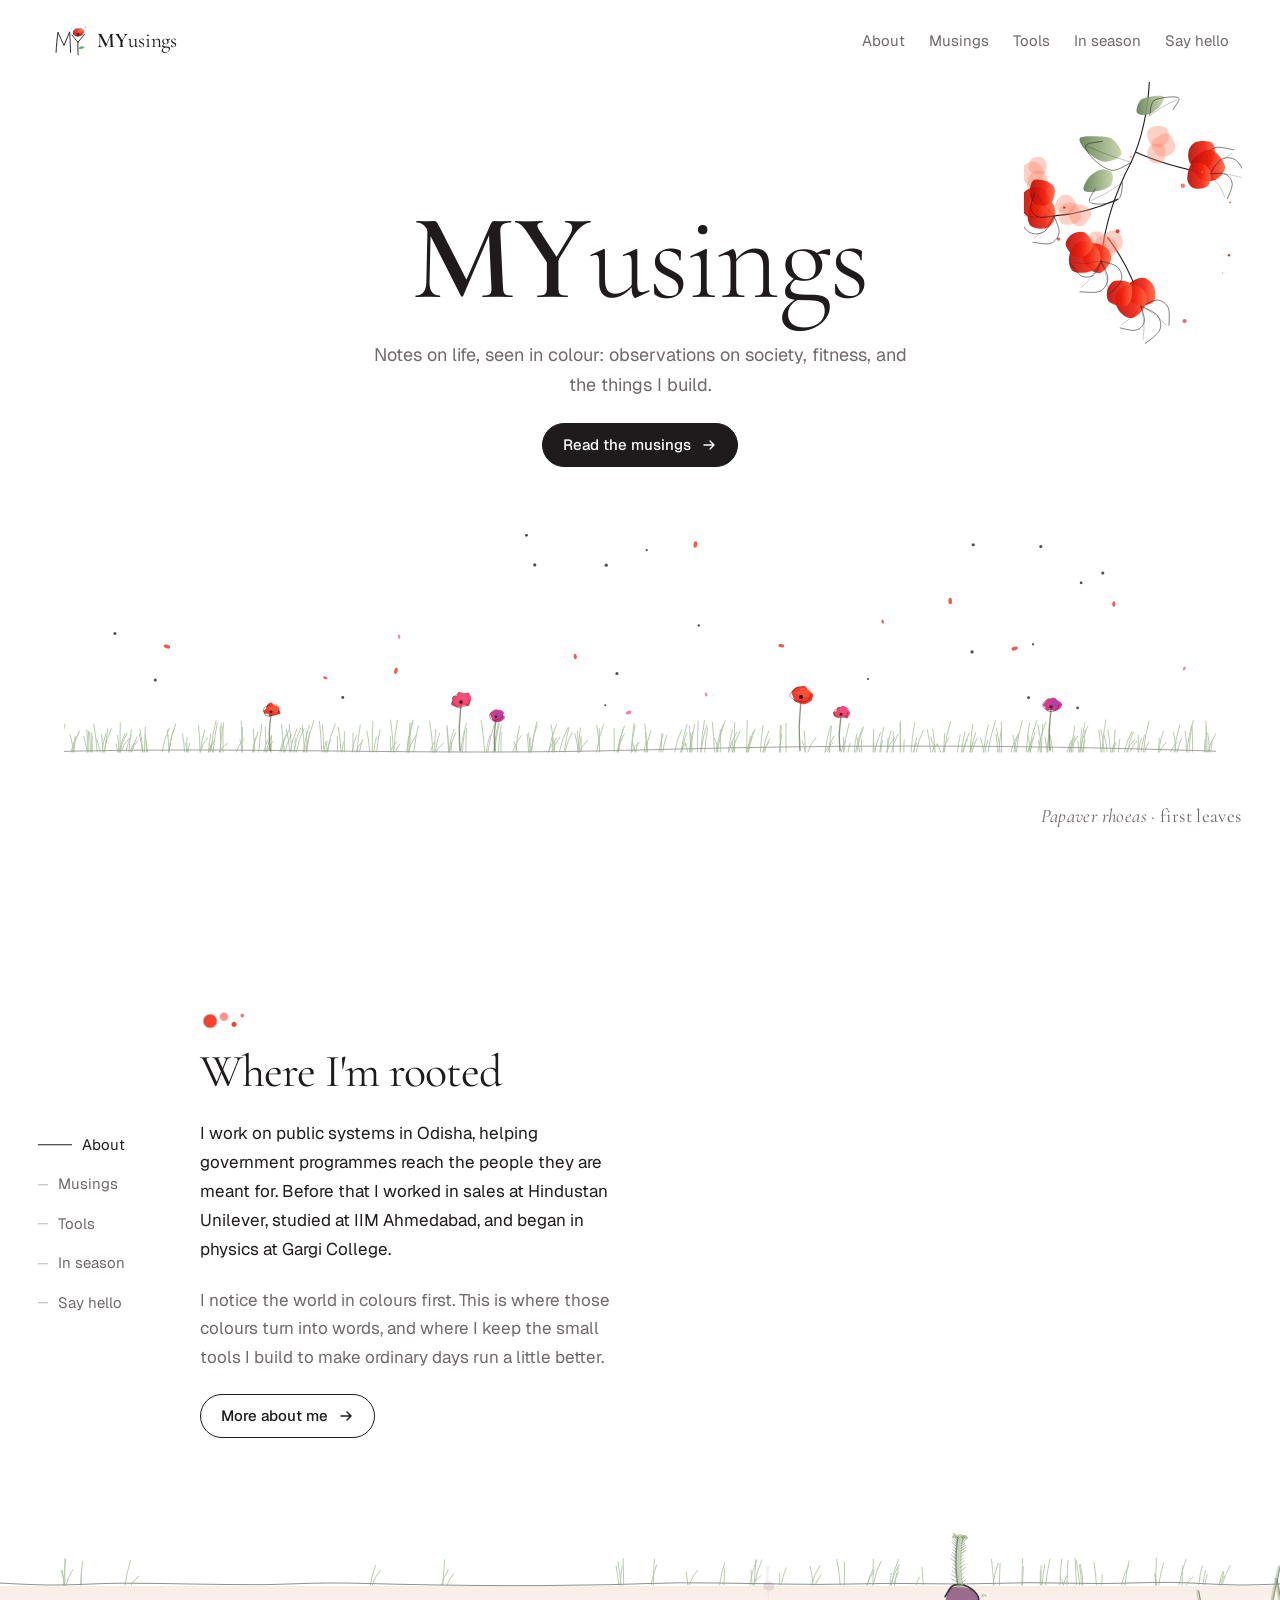
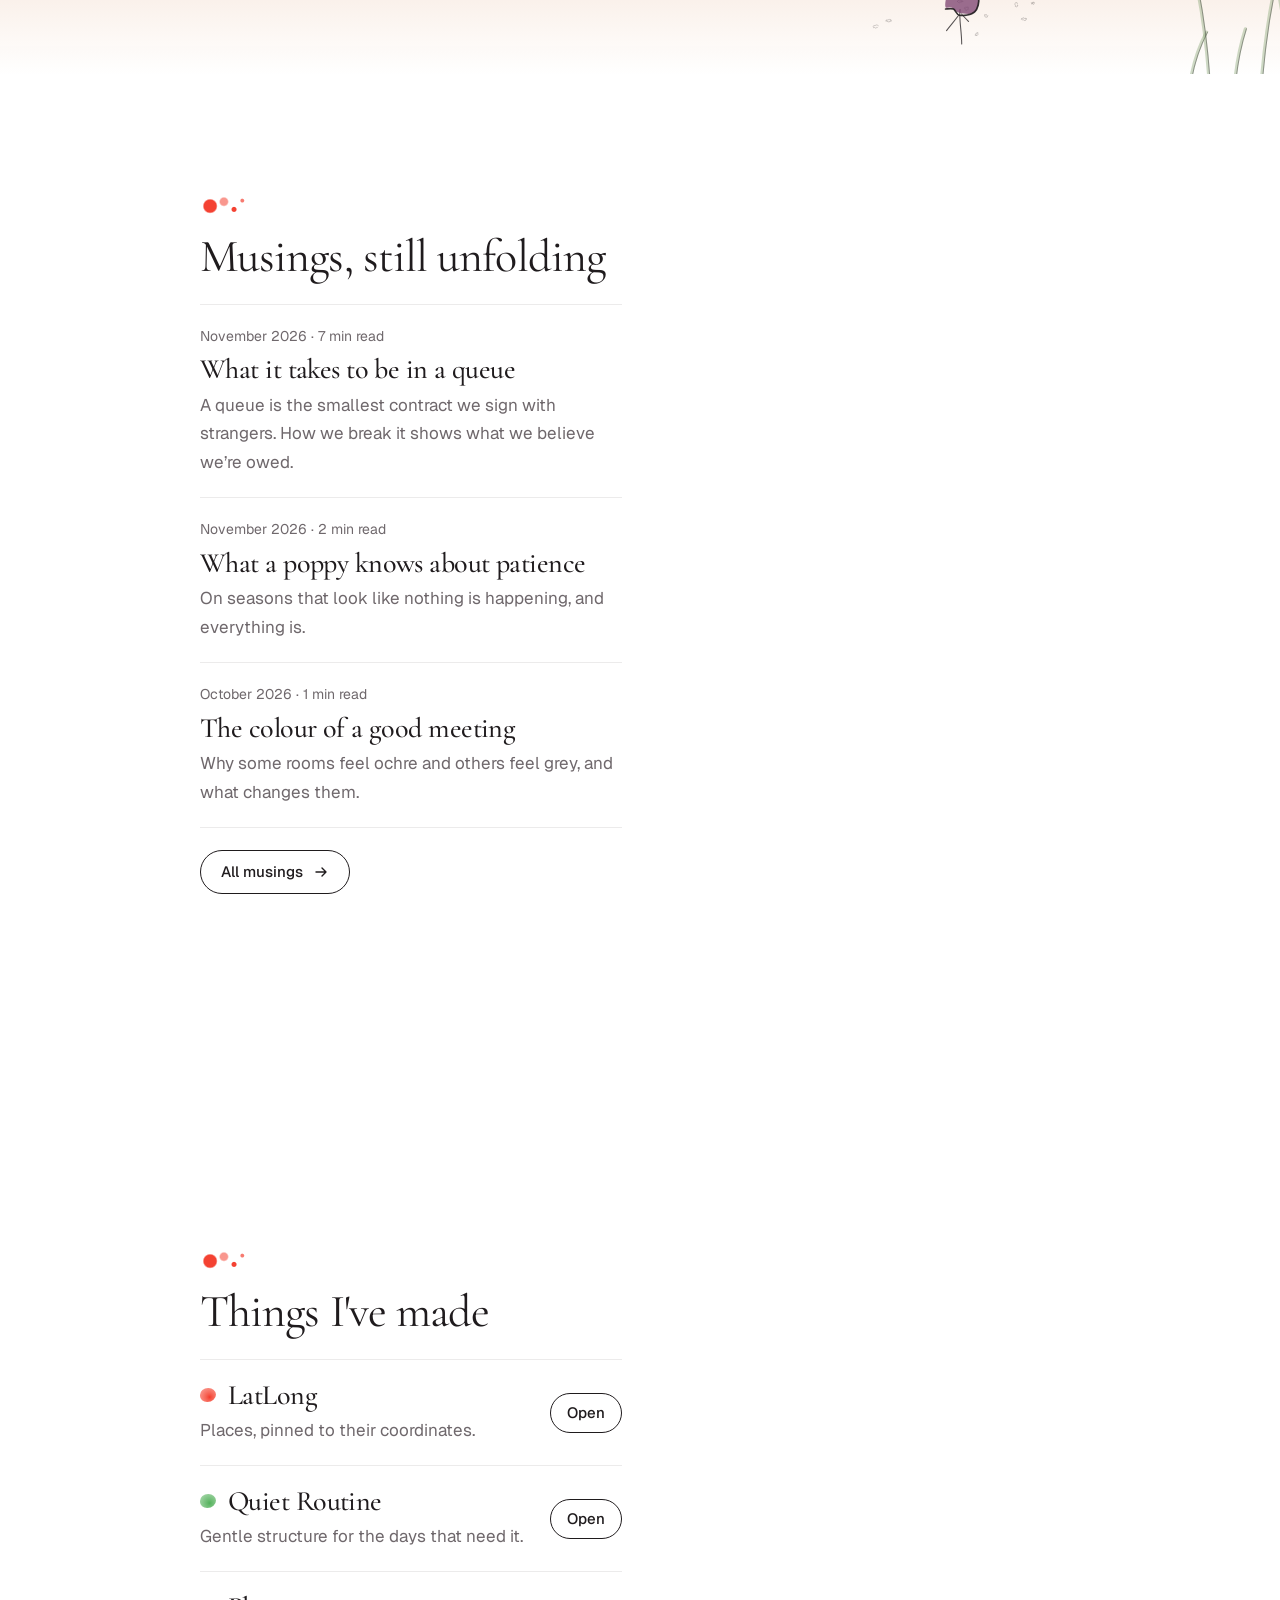
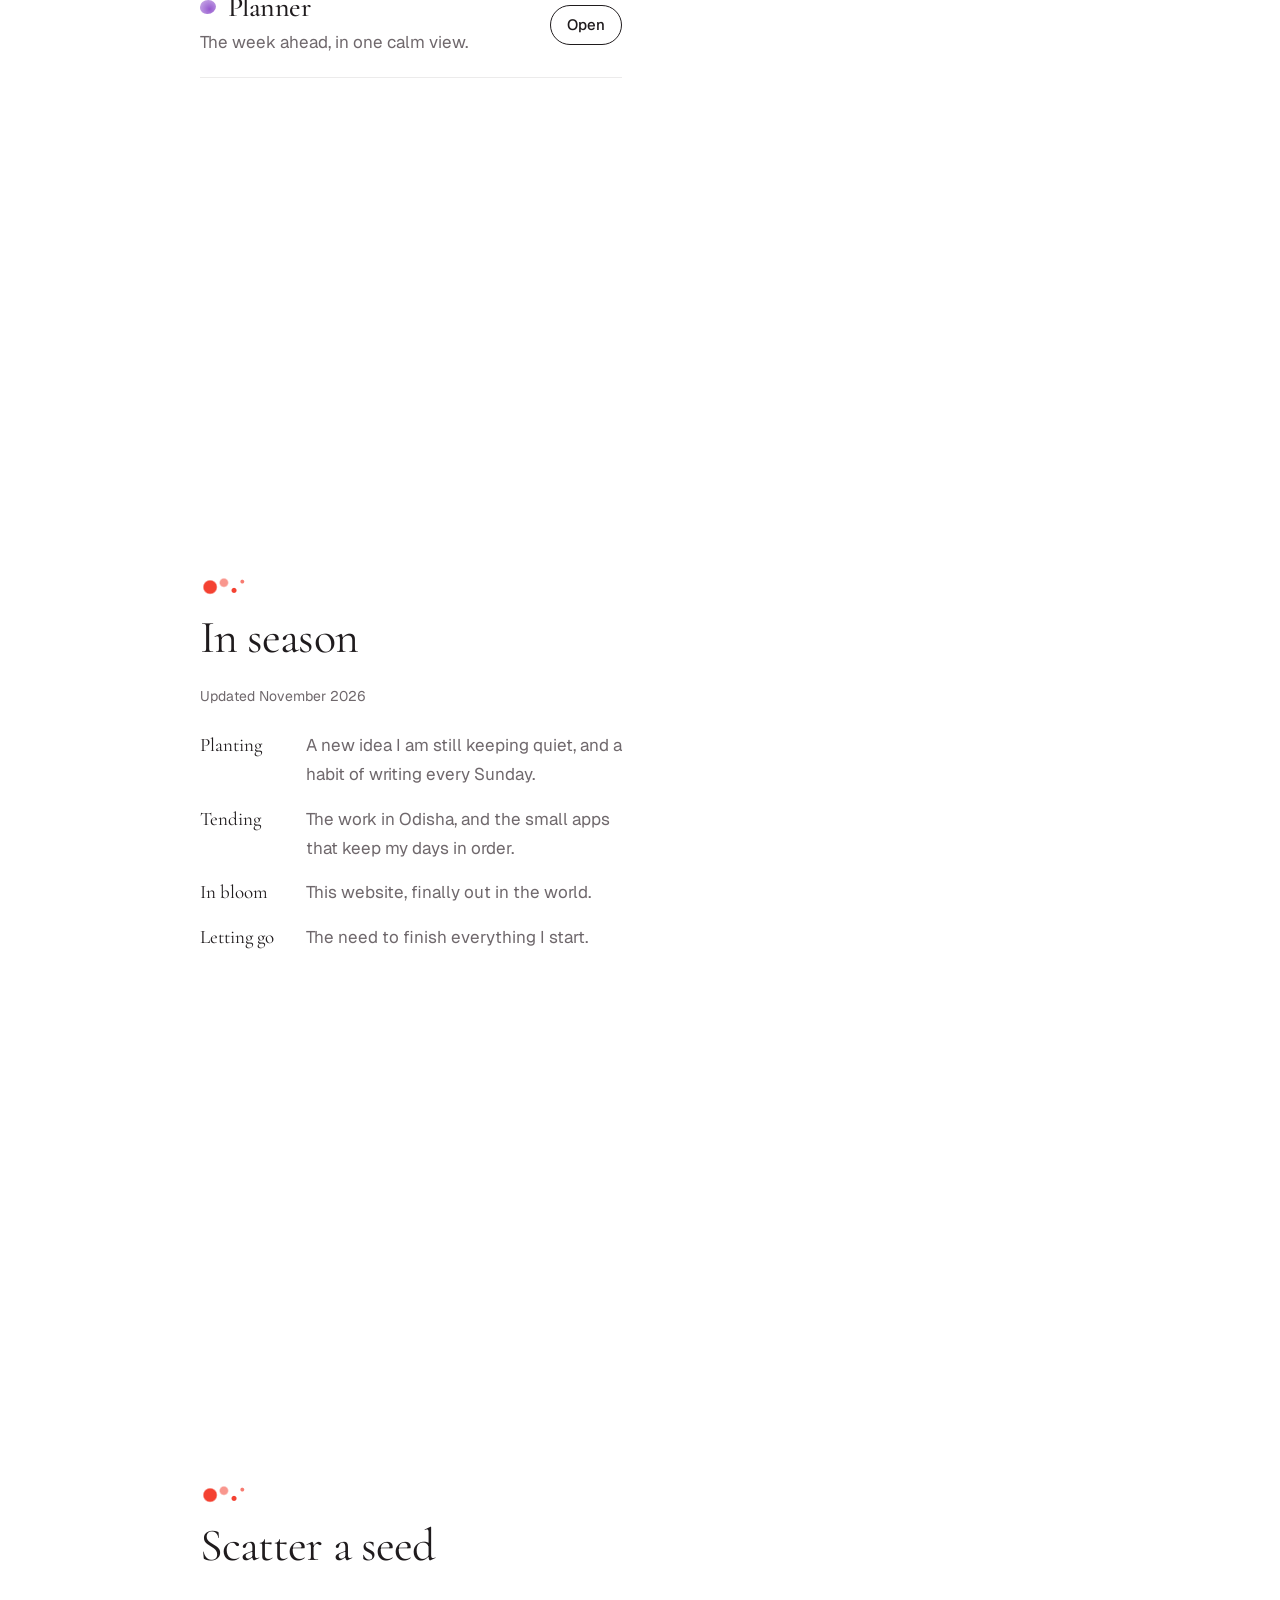
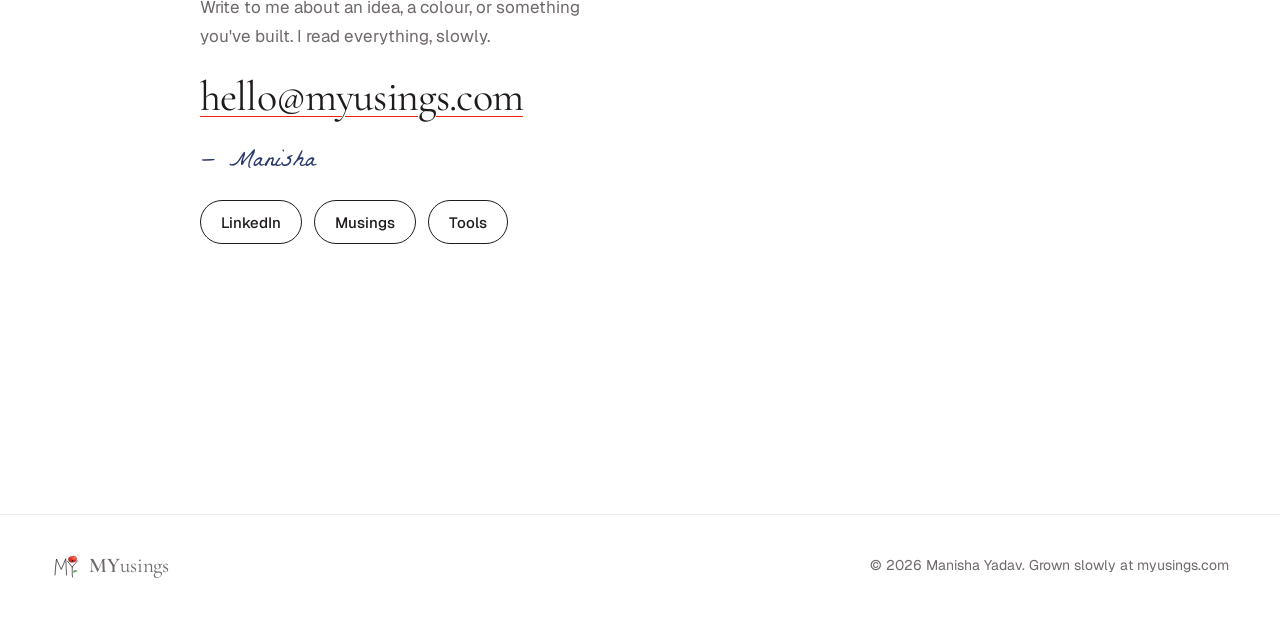
==== commit e2edbc6e: "Publish MYusings site" ====
--- a/index.html
+++ b/index.html
@@ -194,9 +194,9 @@
   <section class="ch" id="tools" style="--a:#ff4f9a">
     <h2>Things I've made</h2>
     <ul class="rows">
-      <li class="tool" style="--c:#f2210f"><h3><i></i>LatLong</h3><p>Places, pinned to their coordinates.</p><a class="pill" href="tools/latlong.html">Open</a></li>
-      <li class="tool" style="--c:#3faa4a"><h3><i></i>Quiet Routine</h3><p>Gentle structure for the days that need it.</p><a class="pill" href="tools/quiet-routine/index.html">Open</a></li>
-      <li class="tool" style="--c:#8b45c9"><h3><i></i>Planner</h3><p>The week ahead, in one calm view.</p><a class="pill" href="tools/planner.html">Open</a></li>
+      <li class="tool" style="--c:#f2210f"><h3><i></i>LatLong</h3><p>Places, pinned to their coordinates.</p><a class="pill" href="latlong.html">Open</a></li>
+      <li class="tool" style="--c:#3faa4a"><h3><i></i>Quiet Routine</h3><p>Gentle structure for the days that need it.</p><a class="pill" href="quiet-routine.html">Open</a></li>
+      <li class="tool" style="--c:#8b45c9"><h3><i></i>Planner</h3><p>The week ahead, in one calm view.</p><a class="pill" href="planner.html">Open</a></li>
     </ul>
   </section>
 
--- a/fonts.css
+++ b/fonts.css
@@ -1,8 +1,8 @@
 /* Cormorant Garamond, self-hosted: headings and display type */
-@font-face{font-family:'Cormorant Garamond';font-style:normal;font-weight:300;font-display:swap;src:url(fonts/cormorant-garamond-latin-300-normal.woff2) format('woff2')}
-@font-face{font-family:'Cormorant Garamond';font-style:normal;font-weight:400;font-display:swap;src:url(fonts/cormorant-garamond-latin-400-normal.woff2) format('woff2')}
-@font-face{font-family:'Cormorant Garamond';font-style:normal;font-weight:500;font-display:swap;src:url(fonts/cormorant-garamond-latin-500-normal.woff2) format('woff2')}
-@font-face{font-family:'Cormorant Garamond';font-style:normal;font-weight:600;font-display:swap;src:url(fonts/cormorant-garamond-latin-600-normal.woff2) format('woff2')}
-@font-face{font-family:'Cormorant Garamond';font-style:italic;font-weight:300;font-display:swap;src:url(fonts/cormorant-garamond-latin-300-italic.woff2) format('woff2')}
-@font-face{font-family:'Cormorant Garamond';font-style:italic;font-weight:400;font-display:swap;src:url(fonts/cormorant-garamond-latin-400-italic.woff2) format('woff2')}
-@font-face{font-family:'Cormorant Garamond';font-style:italic;font-weight:500;font-display:swap;src:url(fonts/cormorant-garamond-latin-500-italic.woff2) format('woff2')}
+@font-face{font-family:'Cormorant Garamond';font-style:normal;font-weight:300;font-display:swap;src:url(cormorant-garamond-latin-300-normal.woff2) format('woff2')}
+@font-face{font-family:'Cormorant Garamond';font-style:normal;font-weight:400;font-display:swap;src:url(cormorant-garamond-latin-400-normal.woff2) format('woff2')}
+@font-face{font-family:'Cormorant Garamond';font-style:normal;font-weight:500;font-display:swap;src:url(cormorant-garamond-latin-500-normal.woff2) format('woff2')}
+@font-face{font-family:'Cormorant Garamond';font-style:normal;font-weight:600;font-display:swap;src:url(cormorant-garamond-latin-600-normal.woff2) format('woff2')}
+@font-face{font-family:'Cormorant Garamond';font-style:italic;font-weight:300;font-display:swap;src:url(cormorant-garamond-latin-300-italic.woff2) format('woff2')}
+@font-face{font-family:'Cormorant Garamond';font-style:italic;font-weight:400;font-display:swap;src:url(cormorant-garamond-latin-400-italic.woff2) format('woff2')}
+@font-face{font-family:'Cormorant Garamond';font-style:italic;font-weight:500;font-display:swap;src:url(cormorant-garamond-latin-500-italic.woff2) format('woff2')}
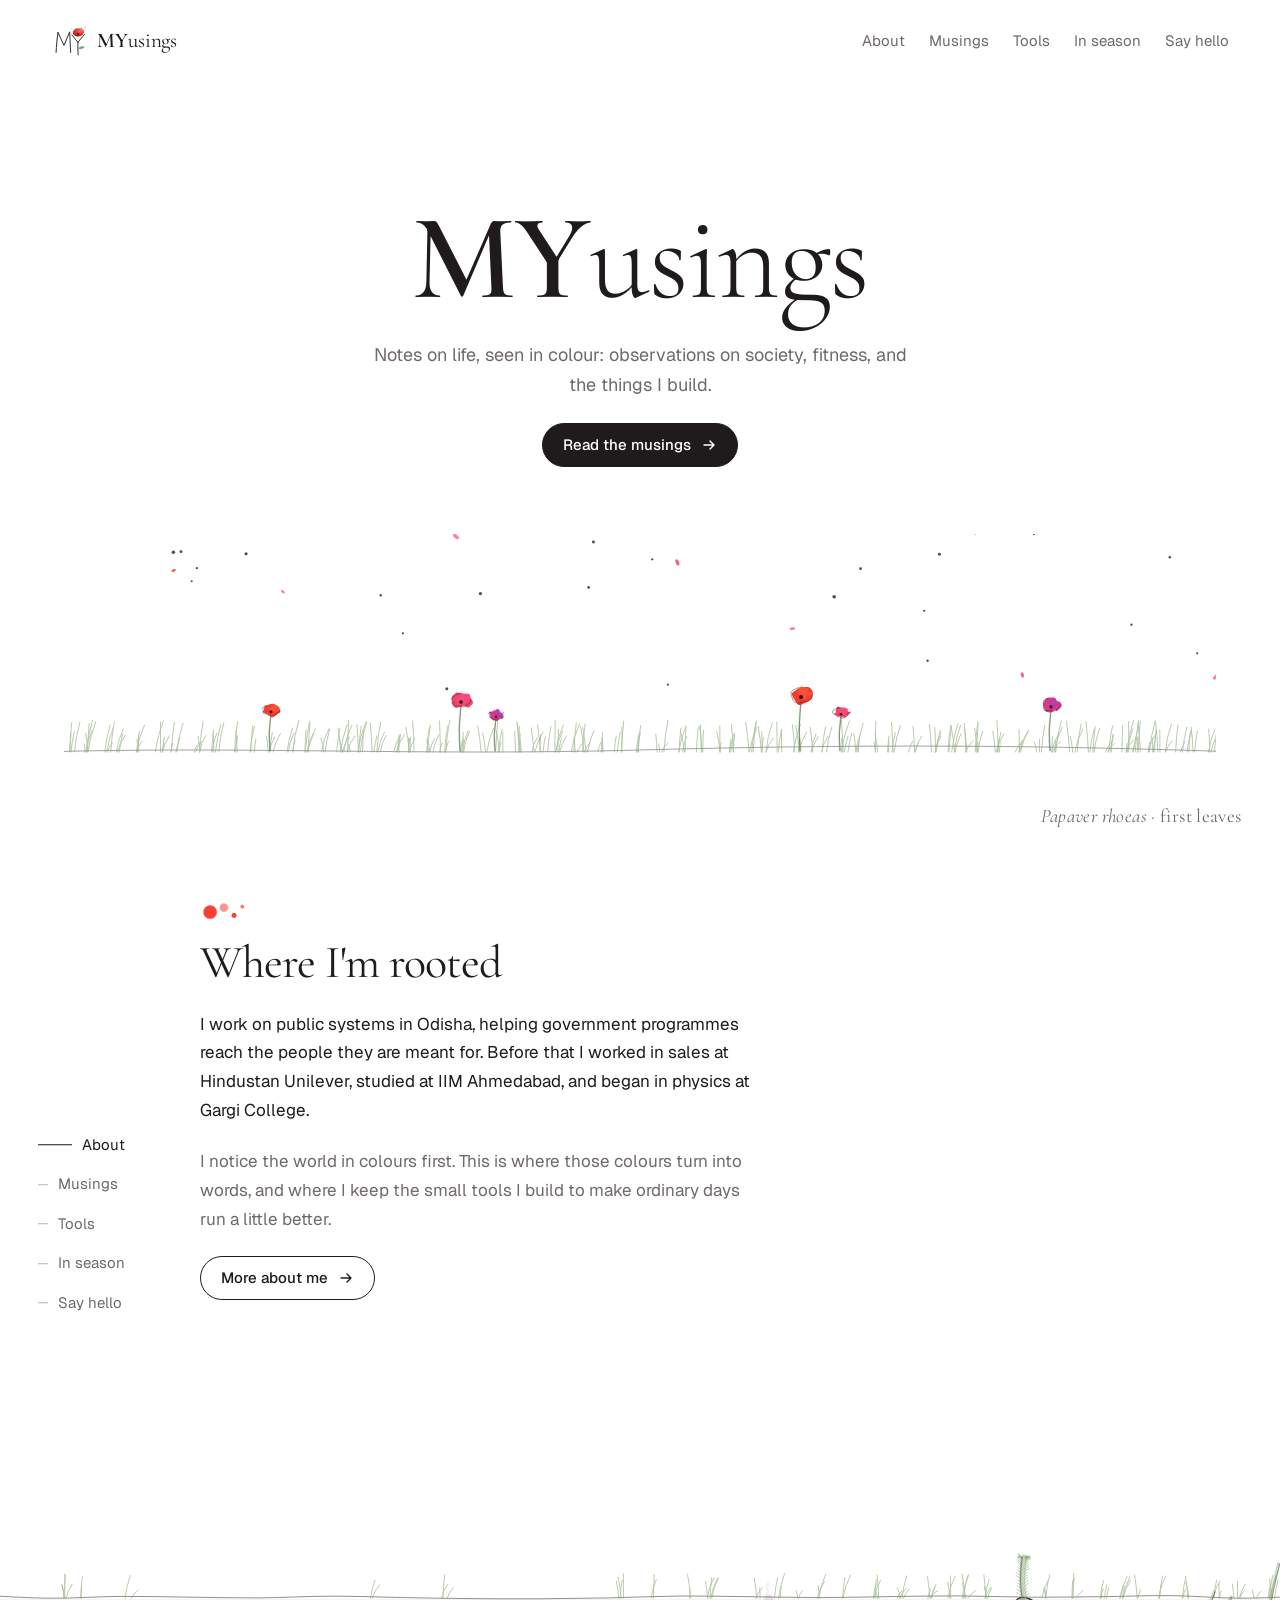
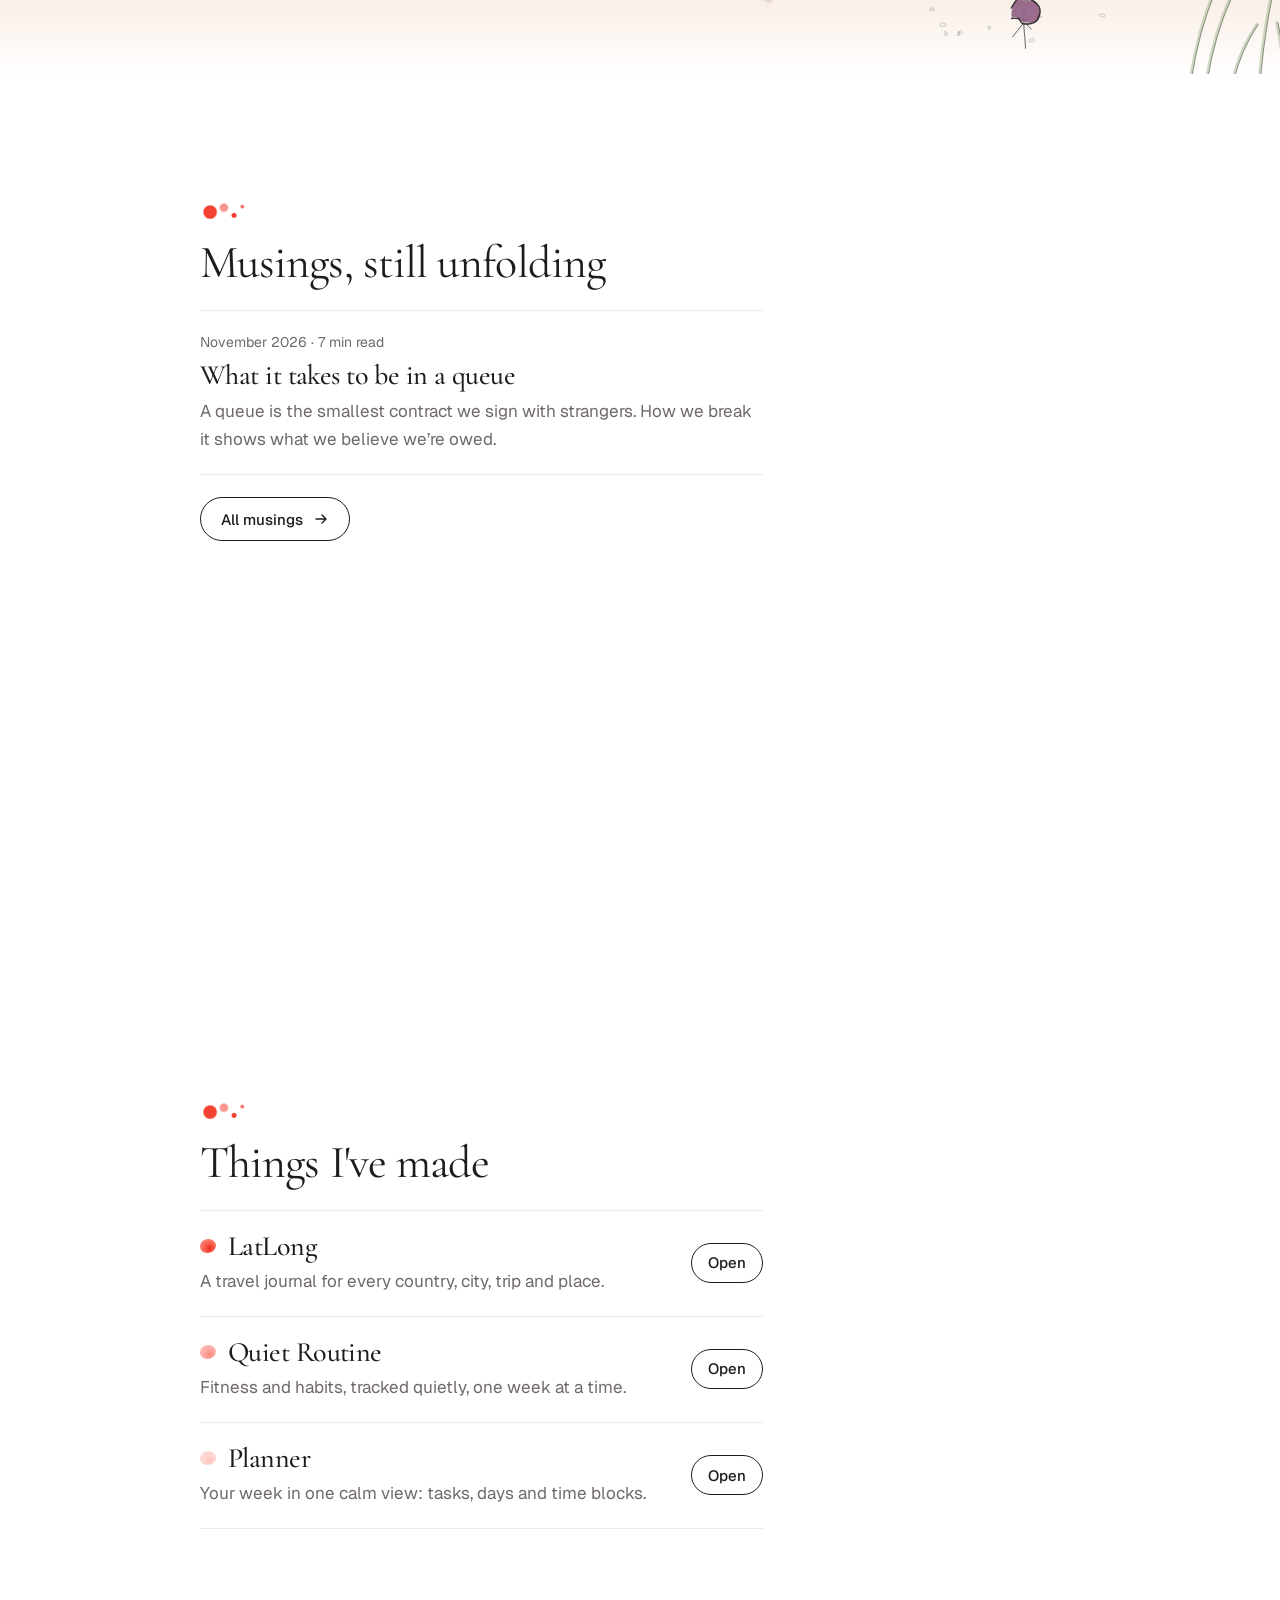
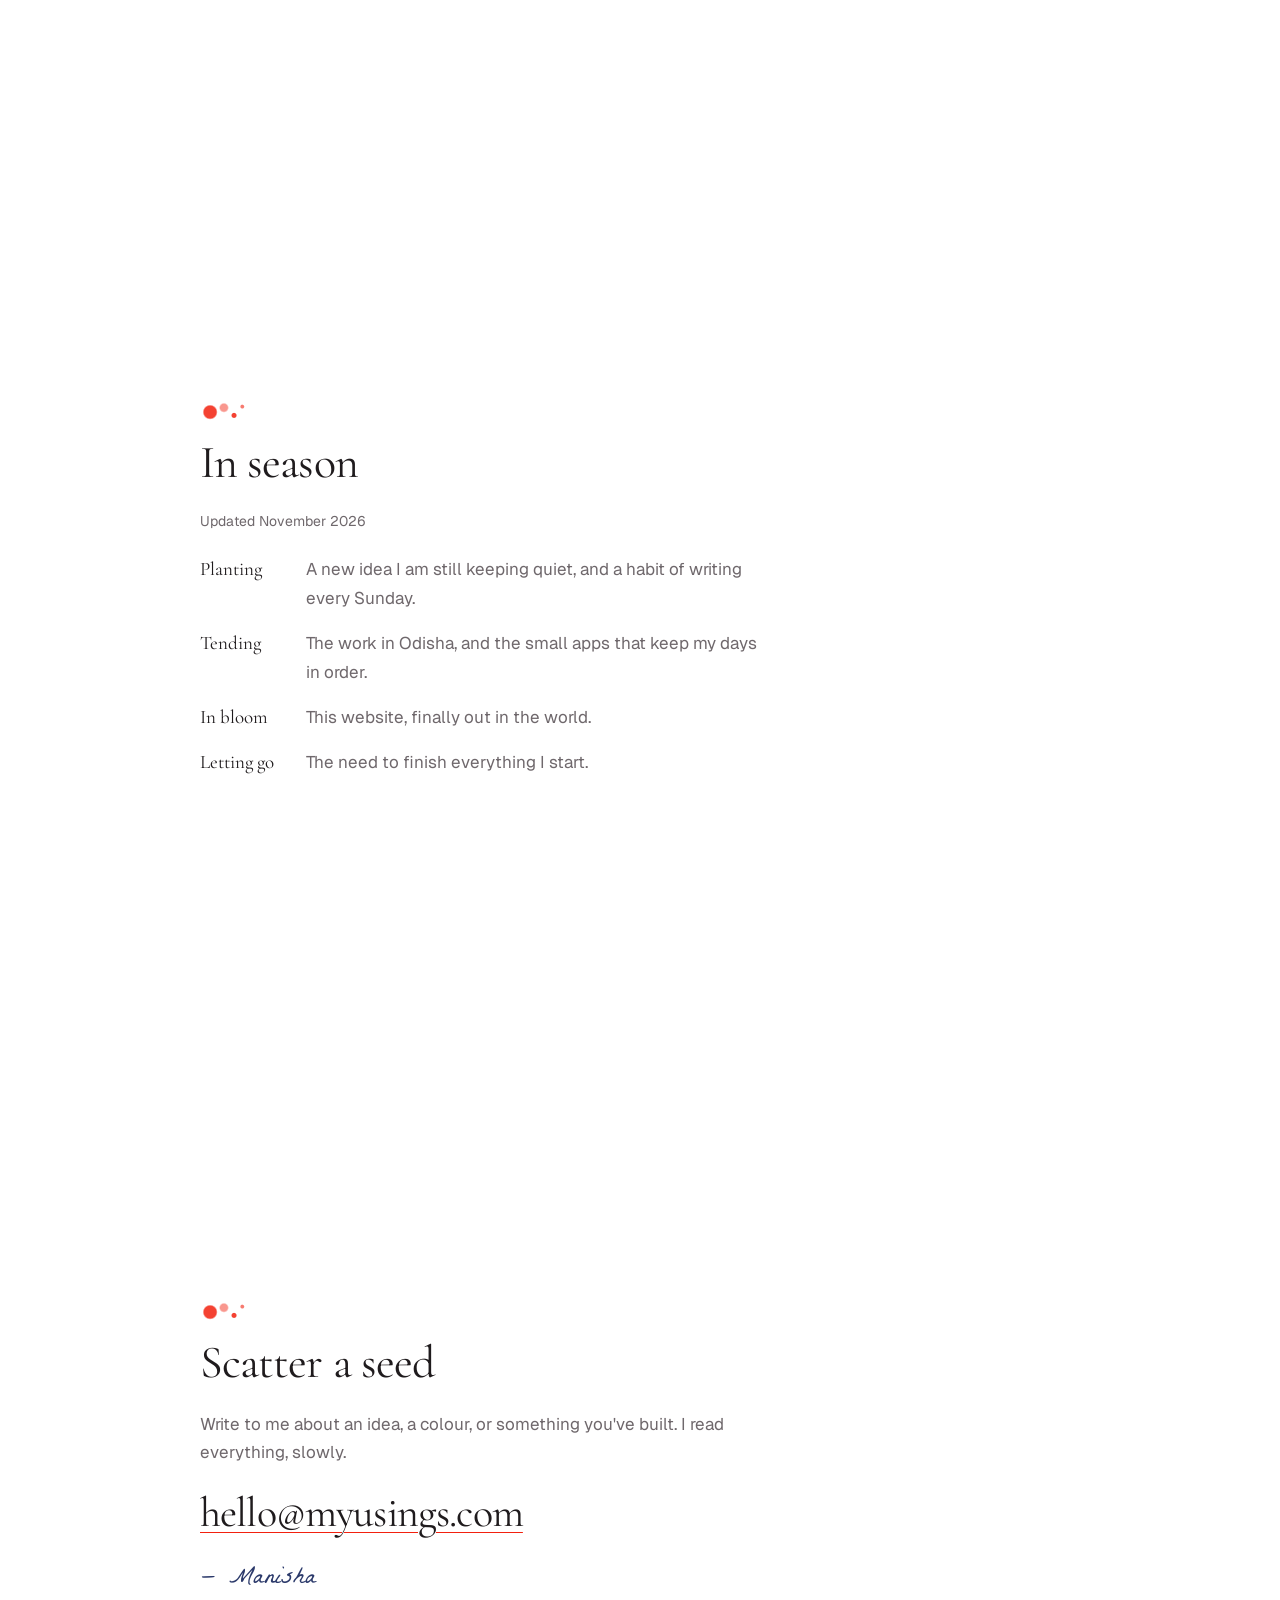
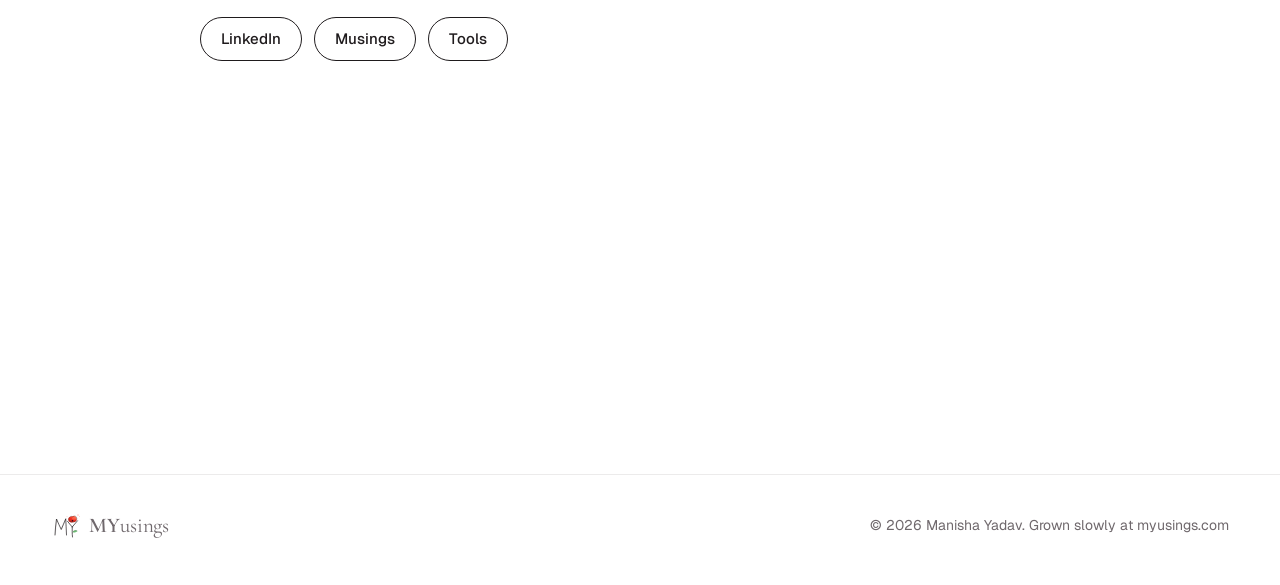
==== commit 7c347244: "Smaller banners, single-red accents, LinkedIn, remove sample musings" ====
--- a/index.html
+++ b/index.html
@@ -41,7 +41,6 @@
 .hero h1{font-size:clamp(60px,9.5vw,128px);line-height:.98;font-weight:330}
 .hero p{margin:0;max-width:31em;color:var(--soft);font-size:18px}
 .hero .note{font-size:14px}
-.sprig{position:absolute;top:0;right:max(3vw,12px);width:clamp(150px,17vw,240px);height:auto;pointer-events:none}
 .meadow{position:relative;width:100%;height:240px;margin-top:clamp(20px,5vh,60px)}
 .meadow svg,.meadow canvas{position:absolute;left:0;bottom:0;width:100%;display:block;pointer-events:none}
 .meadow svg{height:200px}
@@ -52,8 +51,8 @@
 @keyframes psway{0%,100%{transform:rotate(-1deg)}50%{transform:rotate(1.4deg)}}
 @media(prefers-reduced-motion:reduce){.sw,#swayg{animation:none}}
 .story{position:relative}
-.ch{position:relative;z-index:1;padding:clamp(56px,10vw,140px) max(5vw,16px);display:flex;flex-direction:column;justify-content:center;gap:22px}
-.ch>*{max-width:500px}
+.ch{position:relative;z-index:1;padding:clamp(56px,10vw,140px) max(5vw,16px);display:flex;flex-direction:column;justify-content:flex-start;gap:22px}
+.ch>*{max-width:640px}
 .ch h2{font-size:clamp(34px,3.6vw,46px)}
 .ch h2::before{content:"";display:block;width:46px;height:22px;margin-bottom:16px;background:radial-gradient(circle at 22% 55%,var(--scarlet) 0 6px,transparent 7.5px),radial-gradient(circle at 52% 35%,color-mix(in srgb,var(--scarlet) 55%,#fff) 0 3.5px,transparent 5px),radial-gradient(circle at 74% 70%,var(--scarlet) 0 2px,transparent 3px),radial-gradient(circle at 92% 30%,color-mix(in srgb,var(--scarlet) 70%,#fff) 0 1.4px,transparent 2.4px);opacity:.85}
 .ch p{margin:0}
@@ -63,11 +62,11 @@
 .when{font-size:14px;color:var(--soft);white-space:nowrap}
 .rows h3{font-size:28px;font-weight:500}
 .rows h3 a{text-decoration:none}
-.rows h3 a:hover{color:var(--violet)}
+.rows h3 a:hover{color:var(--scarlet)}
 .rows p{color:var(--soft)}
 .tool{grid-template-columns:minmax(0,1fr) auto;align-items:center;column-gap:24px}
 .tool h3{display:flex;gap:12px;align-items:center}
-.tool h3 i{width:16px;height:14px;border-radius:52% 48% 55% 45%;flex:none;background:radial-gradient(circle at 60% 65%,var(--c),color-mix(in srgb,var(--c) 45%,#fff));opacity:.9}
+.tool h3 i{width:16px;height:14px;border-radius:52% 48% 55% 45%;flex:none;background:radial-gradient(circle at 60% 65%,var(--c),color-mix(in srgb,var(--c) 45%,#fff));opacity:var(--o,.9)}
 .tool .pill{grid-row:1 / span 2;grid-column:2;min-height:40px;padding:0 16px}
 .now{display:grid;grid-template-columns:max-content minmax(0,1fr);gap:16px 32px;margin:0}
 .now dt{font:400 19px/1.5 'Cormorant Garamond',Georgia,serif;white-space:nowrap}
@@ -87,7 +86,7 @@
 footer{position:relative;z-index:3;background:#fff;display:flex;flex-wrap:wrap;gap:16px 24px;align-items:center;justify-content:space-between;padding:36px max(4vw,16px) 44px;font-size:14px;color:var(--soft);border-top:1px solid var(--hair)}
 footer .mark svg{width:30px;height:30px}
 @media(max-width:699px){.ch{min-height:70svh}}
-@media(max-width:999px){.now{grid-template-columns:minmax(0,1fr);gap:2px}.now dd{margin-bottom:14px}.sprig{display:none}}
+@media(max-width:999px){.now{grid-template-columns:minmax(0,1fr);gap:2px}.now dd{margin-bottom:14px}}
 @media(max-width:600px){.tool{grid-template-columns:minmax(0,1fr)}.tool .pill{grid-row:auto;grid-column:auto;justify-self:start;margin-top:6px}.top{padding-bottom:6px}.top nav{width:100%;gap:2px 18px;font-size:14px}.top nav a{padding:8px 0}}
 @media(min-width:700px){
 .scene{display:block;position:absolute;inset:0;pointer-events:none}
@@ -98,8 +97,8 @@
 .front{pointer-events:none}
 #art{left:50%;width:50%}
 #near{display:block}
-.ch{margin-left:190px;width:min(500px,calc(56vw - 214px));min-height:100vh;padding:120px 0}
-#art{left:56%;width:44%}
+.ch{margin-left:190px;width:min(600px,calc(64vw - 214px));min-height:100vh;padding:14vh 0 120px}
+#art{left:64%;width:36%}
 .index{display:block;position:absolute;left:max(3vw,24px);top:50%;transform:translateY(-50%);pointer-events:auto}
 .index a{display:flex;gap:10px;align-items:center;padding:7px 0;font-size:14px;color:var(--soft);text-decoration:none}
 .index a::before{content:"";height:1px;width:10px;background:currentColor;flex:none;opacity:.5;transition:width .35s ease,opacity .35s ease}
@@ -107,7 +106,7 @@
 .index a.on{color:var(--ink)}
 .index a.on::before{width:22px;opacity:1;background:var(--ink)}
 .cap{left:auto;right:max(3vw,24px);top:30px;font-size:19px}}
-@media(min-width:1100px){.ch{margin-left:clamp(200px,15vw,250px);width:min(500px,33vw)}#art{left:50%;width:50%}.index a{font-size:15px}.index a.on::before{width:34px}}
+@media(min-width:1100px){.ch{margin-left:clamp(200px,15vw,250px);width:min(640px,44vw)}#art{left:60%;width:40%}.index a{font-size:15px}.index a.on::before{width:34px}}
 </style>
 </head>
 <body>
@@ -135,7 +134,6 @@
 </header>
 
 <section class="hero" id="top">
-  <svg class="sprig" id="sprig" viewBox="0 0 260 330" aria-hidden="true"></svg>
   <h1><b>MY</b>usings</h1>
   <p>Notes on life, seen in colour: observations on society, fitness, and the things I build.</p>
   <a class="pill dark" href="musings.html">Read the musings <svg viewBox="0 0 16 16" aria-hidden="true"><path d="M3 8h10M9 4l4 4-4 4" fill="none" stroke="currentColor" stroke-width="1.4" stroke-linecap="round" stroke-linejoin="round"/></svg></a>
@@ -194,9 +192,9 @@
   <section class="ch" id="tools" style="--a:#ff4f9a">
     <h2>Things I've made</h2>
     <ul class="rows">
-      <li class="tool" style="--c:#f2210f"><h3><i></i>LatLong</h3><p>Places, pinned to their coordinates.</p><a class="pill" href="latlong.html">Open</a></li>
-      <li class="tool" style="--c:#3faa4a"><h3><i></i>Quiet Routine</h3><p>Gentle structure for the days that need it.</p><a class="pill" href="quiet-routine.html">Open</a></li>
-      <li class="tool" style="--c:#8b45c9"><h3><i></i>Planner</h3><p>The week ahead, in one calm view.</p><a class="pill" href="planner.html">Open</a></li>
+      <li class="tool" style="--c:#f2210f;--o:1"><h3><i></i>LatLong</h3><p>A travel journal for every country, city, trip and place.</p><a class="pill" href="latlong.html">Open</a></li>
+      <li class="tool" style="--c:#f2210f;--o:.55"><h3><i></i>Quiet Routine</h3><p>Fitness and habits, tracked quietly, one week at a time.</p><a class="pill" href="quiet-routine.html">Open</a></li>
+      <li class="tool" style="--c:#f2210f;--o:.28"><h3><i></i>Planner</h3><p>Your week in one calm view: tasks, days and time blocks.</p><a class="pill" href="planner.html">Open</a></li>
     </ul>
   </section>
 
@@ -216,7 +214,7 @@
     <p class="quiet">Write to me about an idea, a colour, or something you've built. I read everything, slowly.</p>
     <p class="mail"><a href="mailto:hello@myusings.com">hello@myusings.com</a></p>
     <p class="sign">— Manisha</p>
-    <p class="links"><a class="pill" href="https://www.linkedin.com/">LinkedIn</a><a class="pill" href="musings.html">Musings</a><a class="pill" href="#tools">Tools</a></p>
+    <p class="links"><a class="pill" href="https://www.linkedin.com/in/manisha-yadav8/" target="_blank" rel="noopener">LinkedIn</a><a class="pill" href="musings.html">Musings</a><a class="pill" href="#tools">Tools</a></p>
   </section>
 </main>
 
@@ -339,16 +337,7 @@
 const FL=[];let fl='';for(let i=0;i<36;i++){FL.push({dx:(rnd()-.5)*320,ye:543+rnd()*10,h:30+rnd()*90,dl:rnd()*.3});fl+='<circle r="'+f1(1.1+rnd()*.9)+'"/>'}
 $('fly').innerHTML=fl;
 
-/* ---------- hero: a scarlet sprig in the corner ---------- */
-{let h='<defs><linearGradient id="lg2" x1="0" x2="1"><stop offset="0" stop-color="#5f7d4e"/><stop offset="1" stop-color="#c3d1a6"/></linearGradient><linearGradient id="sg" x1="0" x2="1"><stop offset="0" stop-color="#b80d05"/><stop offset=".6" stop-color="#f2210f"/><stop offset="1" stop-color="#ff6a45"/></linearGradient></defs><g '+INK+' stroke="#5b3a2a" stroke-width="1.3">';
-['M150 -4C148 40 140 70 128 96C110 130 96 170 92 214','M134 84C160 96 190 104 222 110','M112 140C90 150 62 158 36 160','M100 186C118 210 132 236 140 268'].forEach(d=>h+='<path d="'+d+'"/>');h+='</g>';
-const leaf=(x,y,r,L,W)=>wc(mv(rot([[0,0],[L*.3,-W],[L*.72,-W*.75],[L,0],[L*.7,W*.7],[L*.28,W*.85]],r),x,y),'url(#lg2)','.9',{cut:1})+'<path d="'+cr(mv(rot([[2,0],[L*.5,-1],[L-3,0]],r),x,y),true)+'" '+INK+' stroke-width=".5" opacity=".6"/>';
-h+=leaf(128,96,200,58,17)+leaf(118,120,150,46,14)+leaf(150,40,-30,40,12);
-const bract=(x,y,r,L,W)=>{const p=mv(rot([[0,0],[L*.25,-W*.9],[L*.65,-W],[L,-W*.2],[L*.8,W*.6],[L*.35,W*.8]],r),x,y);const v=mv(rot([[1,0],[L*.5,-W*.15],[L*.9,-W*.1]],r),x,y);return wc(p,'url(#sg)','.92',{second:'#ff7a5c',sop:.35,cut:2})+'<path d="'+cr(v,true)+'" '+INK+' stroke-width=".45" opacity=".6"/>'};
-const cluster=(x,y,a)=>bract(x,y,a-40,40,20)+bract(x,y,a+10,44,22)+bract(x,y,a+60,36,18);
-h+=cluster(222,110,0)+cluster(36,160,175)+cluster(140,268,80)+cluster(92,214,120);
-h+=dots(10,150,180,110,120,['#f2210f','#ff4a2a','#c40f06'],2);
-$('sprig').innerHTML=h;}
+
 
 /* ---------- hero meadow: grass in the wind ---------- */
 const HP=[[230,.8],[420,1],[455,.7],[760,1.1],[800,.75],[1010,.9]];
